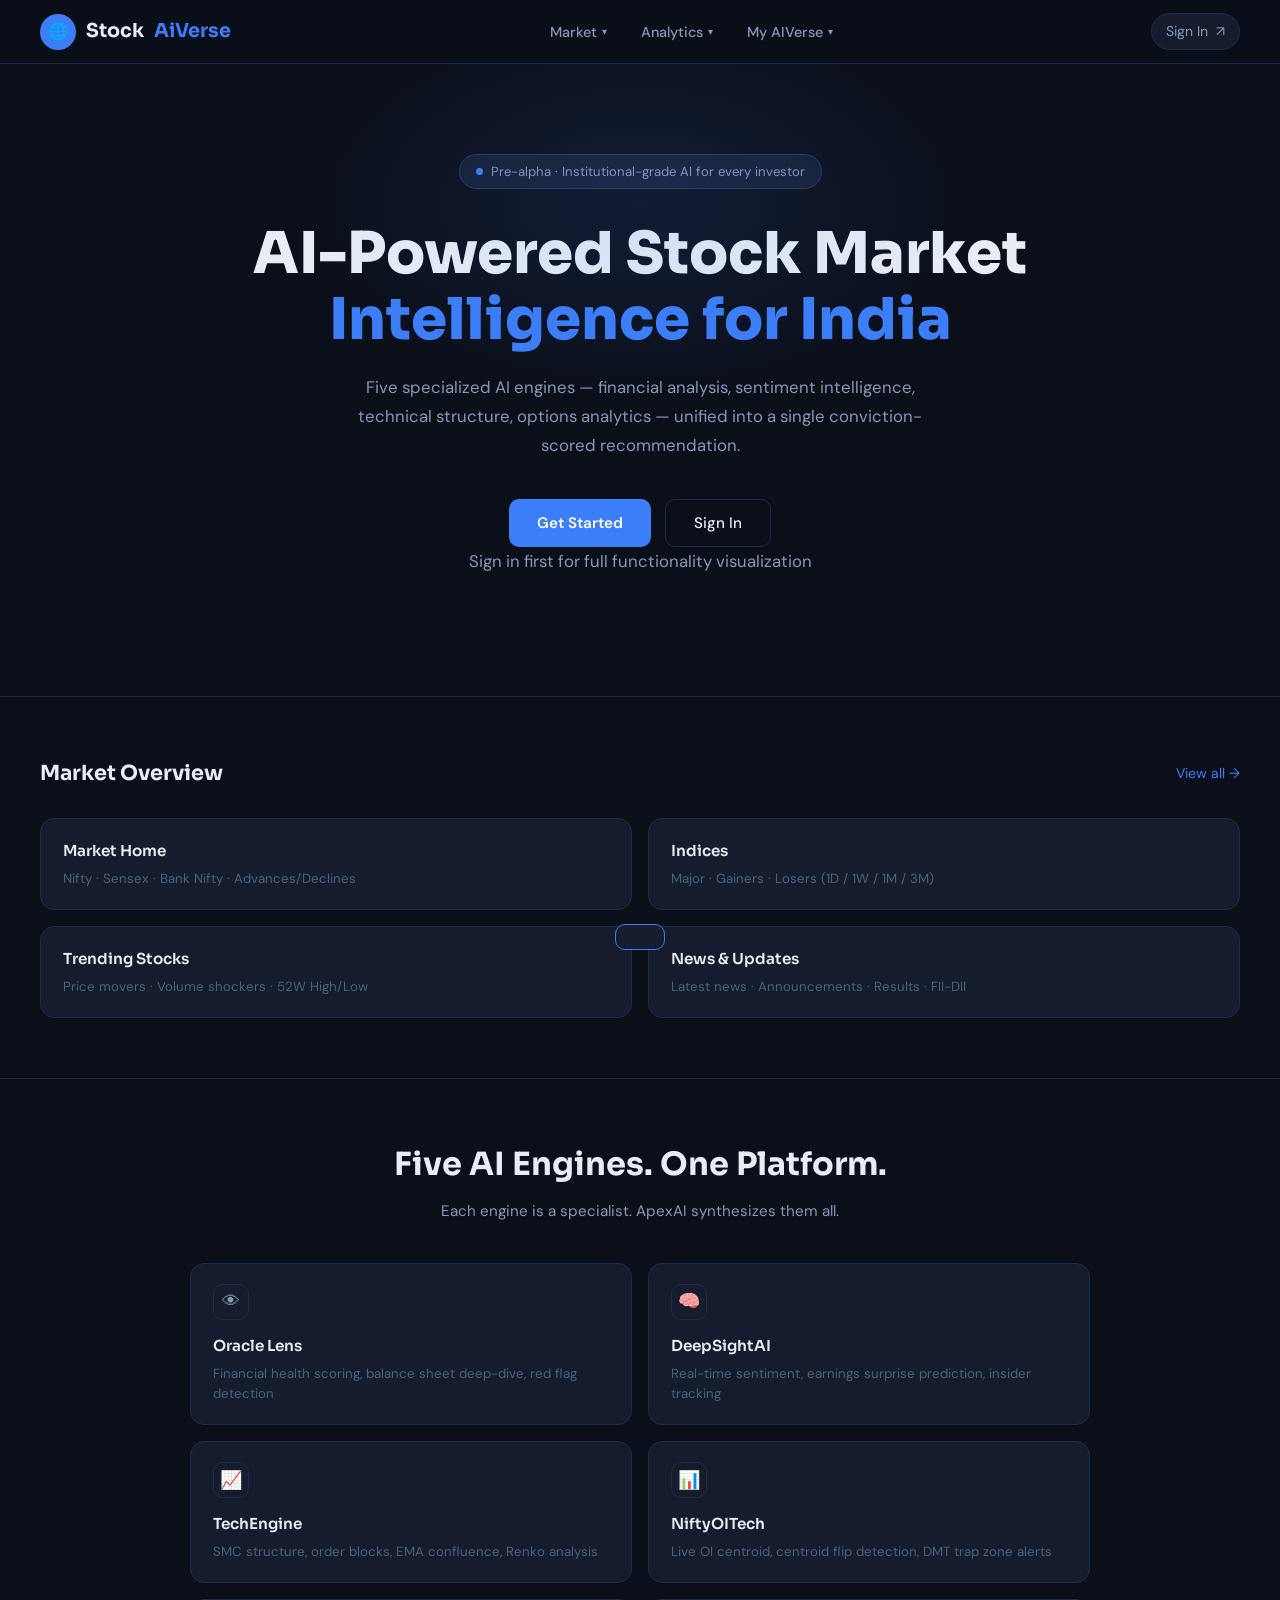
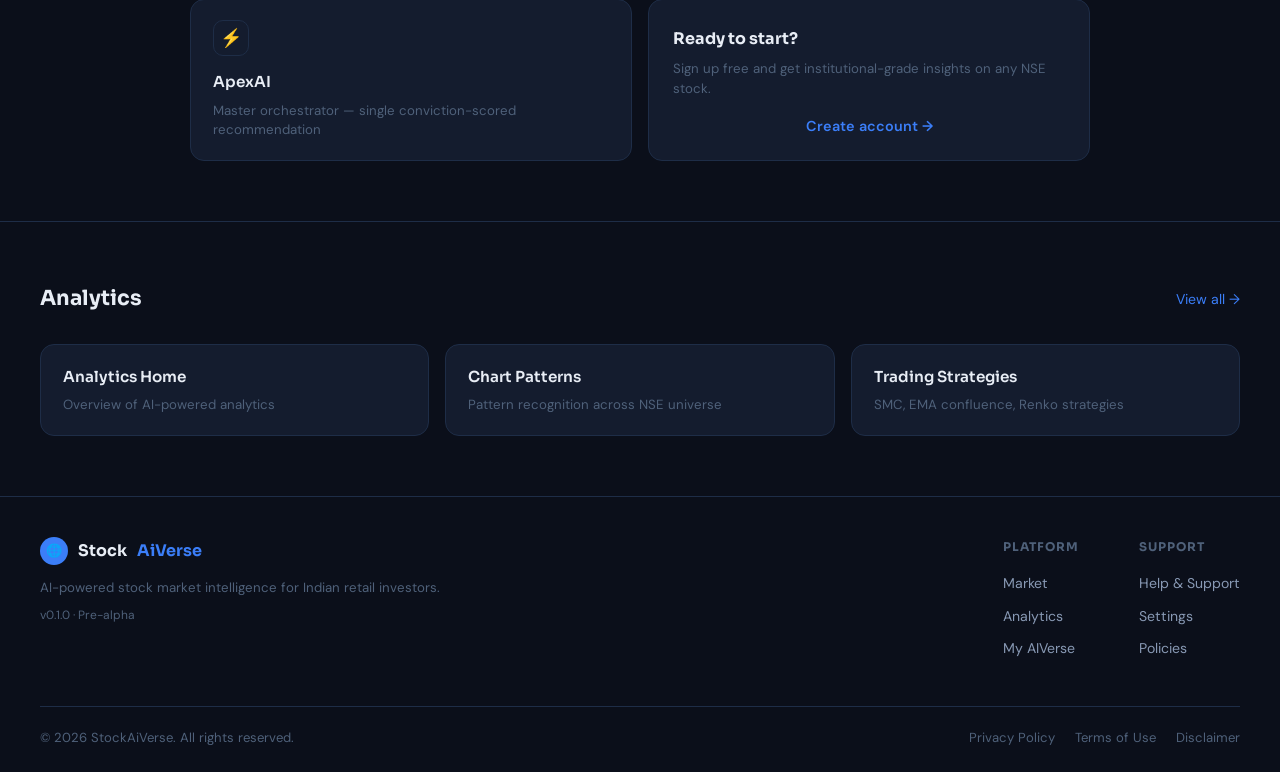
==== src/index.html @ 2024fe59 "Codes" ====
<!DOCTYPE html>
<html lang="en">
<head>
  <meta charset="UTF-8" />
  <meta name="viewport" content="width=device-width, initial-scale=1.0"/>
  <title>StockAiVerse – AI-Powered Stock Market Intelligence</title>
  <link rel="preconnect" href="https://fonts.googleapis.com">
  <link href="https://fonts.googleapis.com/css2?family=Sora:wght@400;600;700;800&family=DM+Sans:wght@300;400;500&display=swap" rel="stylesheet">
  <!-- Shared stylesheet — same folder -->
  <link rel="stylesheet" href="style.css">
</head>
<body>

  <!-- ── HEADER ── -->
  <header>
    <div class="logo">
      <div class="logo-icon">🌐</div>
      Stock<span>AiVerse</span>
    </div>

    <nav>
      <div class="nav-item">
        <button class="nav-btn">Market <span class="chevron">▾</span></button>
        <div class="dropdown">
          <a onclick="goTo('market-home.html')">Market Home <div class="drop-desc">Nifty · Sensex · Bank Nifty</div></a>
          <a onclick="goTo('indices.html')">Indices <div class="drop-desc">Gainers · Losers · Timeframes</div></a>
          <a onclick="goTo('trending-stocks.html')">Trending Stocks <div class="drop-desc">Price movers · Volume shockers</div></a>
          <a onclick="goTo('news-updates.html')">News &amp; Updates <div class="drop-desc">Latest news · FII-DII</div></a>
        </div>
      </div>

      <div class="nav-item">
        <button class="nav-btn">Analytics <span class="chevron">▾</span></button>
        <div class="dropdown">
          <a onclick="goTo('analytics-home.html')">Analytics Home <div class="drop-desc">AI-powered analytics overview</div></a>
          <a onclick="goTo('chart-patterns.html')">Chart Patterns <div class="drop-desc">Pattern recognition across NSE</div></a>
          <a onclick="goTo('trading-strategies.html')">Trading Strategies <div class="drop-desc">SMC · EMA · Renko</div></a>
        </div>
      </div>

      <div class="nav-item">
        <button class="nav-btn">My AIVerse <span class="chevron">▾</span></button>
        <div class="dropdown">
          <a onclick="goTo('dashboard.html')">Dashboard <div class="drop-desc">Your personal overview</div></a>
          <a onclick="goTo('watchlist.html')">Watchlist <div class="drop-desc">Track your stocks</div></a>
          <a onclick="goTo('settings.html')">Settings <div class="drop-desc">Account preferences</div></a>
        </div>
      </div>
    </nav>

    <div class="header-right">
      <div class="user-chip" onclick="goTo('signup.html')">Sign In &nbsp;↗</div>
    </div>
  </header>

  <!-- ── HERO ── -->
  <section class="hero">
    <div class="hero-badge"><span class="dot"></span> Pre-alpha · Institutional-grade AI for every investor</div>
    <h1>AI-Powered Stock Market<br><span class="highlight">Intelligence for India</span></h1>
    <p>Five specialized AI engines — financial analysis, sentiment intelligence, technical structure, options analytics — unified into a single conviction-scored recommendation.</p>
    <div class="hero-actions">
      <button class="btn-primary"    onclick="goTo('dashboard.html')">Get Started</button>
      <button class="btn-secondary"  onclick="goTo('signup.html')">Sign In</button>
    </div>
    <p class="hero-note">Sign in first for full functionality visualization</p>
  </section>

  <!-- ── MARKET OVERVIEW ── -->
  <section class="section">
    <div class="section-header">
      <h2 class="section-title">Market Overview</h2>
      <span class="view-all" onclick="goTo('market-home.html')">View all →</span>
    </div>
    <div class="card-grid grid-2">
      <div class="card" onclick="goTo('market-home.html')">
        <div class="card-title">Market Home</div>
        <div class="card-desc">Nifty · Sensex · Bank Nifty · Advances/Declines</div>
      </div>
      <div class="card" onclick="goTo('indices.html')">
        <div class="card-title">Indices</div>
        <div class="card-desc">Major · Gainers · Losers (1D / 1W / 1M / 3M)</div>
      </div>
      <div class="card" onclick="goTo('trending-stocks.html')">
        <div class="card-title">Trending Stocks</div>
        <div class="card-desc">Price movers · Volume shockers · 52W High/Low</div>
      </div>
      <div class="card" onclick="goTo('news-updates.html')">
        <div class="card-title">News &amp; Updates</div>
        <div class="card-desc">Latest news · Announcements · Results · FII-DII</div>
      </div>
    </div>
  </section>

  <!-- ── FIVE AI ENGINES ── -->
  <section class="engines-section">
    <div class="engines-header">
      <h2>Five AI Engines. One Platform.</h2>
      <p>Each engine is a specialist. ApexAI synthesizes them all.</p>
    </div>
    <div class="engines-grid">
      <div class="card" onclick="goTo('oracle-lens.html')">
        <div class="card-icon">👁</div>
        <div class="card-title">Oracle Lens</div>
        <div class="card-desc">Financial health scoring, balance sheet deep-dive, red flag detection</div>
      </div>
      <div class="card" onclick="goTo('deepsight-ai.html')">
        <div class="card-icon">🧠</div>
        <div class="card-title">DeepSightAI</div>
        <div class="card-desc">Real-time sentiment, earnings surprise prediction, insider tracking</div>
      </div>
      <div class="card" onclick="goTo('tech-engine.html')">
        <div class="card-icon">📈</div>
        <div class="card-title">TechEngine</div>
        <div class="card-desc">SMC structure, order blocks, EMA confluence, Renko analysis</div>
      </div>
      <div class="card" onclick="goTo('nifty-oi-tech.html')">
        <div class="card-icon">📊</div>
        <div class="card-title">NiftyOITech</div>
        <div class="card-desc">Live OI centroid, centroid flip detection, DMT trap zone alerts</div>
      </div>
      <div class="card" onclick="goTo('apex-ai.html')">
        <div class="card-icon">⚡</div>
        <div class="card-title">ApexAI</div>
        <div class="card-desc">Master orchestrator — single conviction-scored recommendation</div>
      </div>
      <div class="cta-card">
        <h3>Ready to start?</h3>
        <p>Sign up free and get institutional-grade insights on any NSE stock.</p>
        <button class="btn-link" onclick="goTo('signup.html')">Create account →</button>
      </div>
    </div>
  </section>

  <!-- ── ANALYTICS ── -->
  <section class="section">
    <div class="section-header">
      <h2 class="section-title">Analytics</h2>
      <span class="view-all" onclick="goTo('analytics-home.html')">View all →</span>
    </div>
    <div class="card-grid grid-3">
      <div class="card" onclick="goTo('analytics-home.html')">
        <div class="card-title">Analytics Home</div>
        <div class="card-desc">Overview of AI-powered analytics</div>
      </div>
      <div class="card" onclick="goTo('chart-patterns.html')">
        <div class="card-title">Chart Patterns</div>
        <div class="card-desc">Pattern recognition across NSE universe</div>
      </div>
      <div class="card" onclick="goTo('trading-strategies.html')">
        <div class="card-title">Trading Strategies</div>
        <div class="card-desc">SMC, EMA confluence, Renko strategies</div>
      </div>
    </div>
  </section>

  <!-- ── FOOTER ── -->
  <footer>
    <div class="footer-main">
      <div class="footer-brand">
        <div class="logo" style="margin-bottom:12px; font-size:1rem;">
          <div class="logo-icon" style="width:28px;height:28px;font-size:13px;">🌐</div>
          Stock<span>AiVerse</span>
        </div>
        <p>AI-powered stock market intelligence for Indian retail investors.</p>
        <small>v0.1.0 · Pre-alpha</small>
      </div>
      <div class="footer-col">
        <h4>Platform</h4>
        <a onclick="goTo('market-home.html')">Market</a>
        <a onclick="goTo('analytics-home.html')">Analytics</a>
        <a onclick="goTo('dashboard.html')">My AIVerse</a>
      </div>
      <div class="footer-col">
        <h4>Support</h4>
        <a onclick="goTo('help.html')">Help &amp; Support</a>
        <a onclick="goTo('settings.html')">Settings</a>
        <a onclick="goTo('policies.html')">Policies</a>
      </div>
    </div>
    <div class="footer-bottom">
      <p>© 2026 StockAiVerse. All rights reserved.</p>
      <div class="footer-legal">
        <a onclick="goTo('privacy.html')">Privacy Policy</a>
        <a onclick="goTo('terms.html')">Terms of Use</a>
        <a onclick="goTo('disclaimer.html')">Disclaimer</a>
      </div>
    </div>
  </footer>

  <div class="toast" id="toast"></div>
  <script src="navigation.js"></script>
</body>
</html>
---- src/style.css ----
/* ================================================
   STOCKAIVERSE – SHARED STYLESHEET  (style.css)
   All files live in the same folder: Pre_Login/
   ================================================ */

/* ---------- CSS VARIABLES ---------- */
:root {
  --bg-primary:        #0b0f1a;
  --bg-secondary:      #111827;
  --bg-card:           #141c2e;
  --bg-card-hover:     #1a2540;
  --border:            #1e2d47;
  --accent-blue:       #3b7ef8;
  --accent-blue-hover: #5591ff;
  --accent-cyan:       #00c2ff;
  --text-primary:      #e8edf5;
  --text-secondary:    #8899b4;
  --text-muted:        #4f617a;
  --badge-bg:          #161f33;
  --badge-border:      #2a3a5c;
}

/* ---------- RESET ---------- */
*, *::before, *::after { box-sizing: border-box; margin: 0; padding: 0; }
html  { scroll-behavior: smooth; }
body  { font-family: 'DM Sans', sans-serif; background: var(--bg-primary); color: var(--text-primary); min-height: 100vh; line-height: 1.6; }
a     { text-decoration: none; color: inherit; }

/* ---------- HEADER ---------- */
header {
  position: sticky; top: 0; z-index: 100;
  background: rgba(11,15,26,0.92);
  backdrop-filter: blur(12px);
  border-bottom: 1px solid var(--border);
  padding: 0 40px; height: 64px;
  display: flex; align-items: center; justify-content: space-between;
}

/* Logo */
.logo { display: flex; align-items: center; gap: 10px; font-family: 'Sora', sans-serif; font-size: 1.2rem; font-weight: 700; }
.logo span { color: var(--accent-blue); }
.logo-icon { width: 36px; height: 36px; background: var(--accent-blue); border-radius: 50%; display: flex; align-items: center; justify-content: center; font-size: 16px; }

/* Nav */
nav { display: flex; align-items: center; gap: 6px; }
.nav-item { position: relative; }
.nav-btn {
  background: none; border: none; color: var(--text-secondary);
  font-family: 'DM Sans', sans-serif; font-size: 0.9rem; font-weight: 500;
  padding: 8px 14px; border-radius: 8px; cursor: pointer;
  display: flex; align-items: center; gap: 5px;
  transition: color 0.2s, background 0.2s;
}
.nav-btn:hover { color: var(--text-primary); background: var(--bg-card); }
.nav-btn .chevron { font-size: 10px; }

/* Dropdown */
.dropdown {
  display: none; position: absolute; top: calc(100% + 8px); left: 0;
  background: var(--bg-card); border: 1px solid var(--border);
  border-radius: 12px; min-width: 200px; padding: 8px; z-index: 200;
  box-shadow: 0 16px 40px rgba(0,0,0,0.4);
}
.nav-item:hover .dropdown { display: block; }
.dropdown a { display: block; padding: 9px 12px; font-size: 0.87rem; color: var(--text-secondary); border-radius: 8px; transition: background 0.15s, color 0.15s; cursor: pointer; }
.dropdown a:hover { background: var(--bg-card-hover); color: var(--text-primary); }
.dropdown .drop-desc { font-size: 0.75rem; color: var(--text-muted); margin-top: 2px; }

/* Header Right */
.header-right { display: flex; align-items: center; gap: 12px; }
.user-chip {
  display: flex; align-items: center; gap: 8px;
  font-size: 0.88rem; color: var(--text-secondary);
  background: var(--bg-card); border: 1px solid var(--border);
  padding: 6px 14px; border-radius: 20px; cursor: pointer;
  transition: border-color 0.2s;
}
.user-chip:hover { border-color: var(--accent-blue); color: var(--text-primary); }

/* ---------- BUTTONS ---------- */
.btn-primary {
  background: var(--accent-blue); color: #fff; border: none;
  padding: 13px 28px; border-radius: 10px;
  font-family: 'DM Sans', sans-serif; font-size: 0.95rem; font-weight: 600;
  cursor: pointer; transition: background 0.2s, transform 0.15s;
}
.btn-primary:hover { background: var(--accent-blue-hover); transform: translateY(-1px); }

.btn-secondary {
  background: transparent; color: var(--text-primary); border: 1px solid var(--border);
  padding: 13px 28px; border-radius: 10px;
  font-family: 'DM Sans', sans-serif; font-size: 0.95rem; font-weight: 500;
  cursor: pointer; transition: border-color 0.2s, background 0.2s, transform 0.15s;
}
.btn-secondary:hover { border-color: var(--accent-blue); background: var(--bg-card); transform: translateY(-1px); }

.btn-link {
  background: none; border: none; color: var(--accent-blue);
  font-family: 'DM Sans', sans-serif; font-size: 0.9rem; font-weight: 600;
  cursor: pointer; padding: 0; transition: color 0.2s;
}
.btn-link:hover { color: var(--accent-blue-hover); }

/* ---------- SECTIONS ---------- */
.section { padding: 60px 40px; border-top: 1px solid var(--border); }
.section-header { display: flex; justify-content: space-between; align-items: center; margin-bottom: 28px; }
.section-title { font-family: 'Sora', sans-serif; font-size: 1.3rem; font-weight: 700; }
.view-all { font-size: 0.88rem; color: var(--accent-blue); cursor: pointer; transition: color 0.2s; }
.view-all:hover { color: var(--accent-blue-hover); }

/* ---------- CARDS ---------- */
.card-grid { display: grid; gap: 16px; }
.grid-2 { grid-template-columns: repeat(2, 1fr); }
.grid-3 { grid-template-columns: repeat(3, 1fr); }

.card {
  background: var(--bg-card); border: 1px solid var(--border);
  border-radius: 14px; padding: 20px 22px; cursor: pointer;
  transition: border-color 0.2s, background 0.2s, transform 0.15s;
}
.card:hover { border-color: var(--accent-blue); background: var(--bg-card-hover); transform: translateY(-2px); }
.card-title { font-family: 'Sora', sans-serif; font-size: 0.95rem; font-weight: 600; margin-bottom: 6px; }
.card-desc  { font-size: 0.83rem; color: var(--text-muted); line-height: 1.5; }
.card-icon  { width: 36px; height: 36px; border: 1px solid var(--border); border-radius: 10px; display: flex; align-items: center; justify-content: center; font-size: 18px; margin-bottom: 14px; color: var(--text-secondary); }

/* ---------- ENGINES SECTION ---------- */
.engines-section { padding: 60px 40px; border-top: 1px solid var(--border); }
.engines-header { text-align: center; margin-bottom: 40px; }
.engines-header h2 { font-family: 'Sora', sans-serif; font-size: clamp(1.5rem, 3vw, 2rem); font-weight: 700; }
.engines-header p  { font-size: 0.95rem; color: var(--text-secondary); margin-top: 8px; }
.engines-grid { display: grid; grid-template-columns: repeat(2, 1fr); gap: 16px; max-width: 900px; margin: 0 auto; }
.cta-card { background: var(--bg-card); border: 1px solid var(--border); border-radius: 14px; padding: 24px; display: flex; flex-direction: column; justify-content: center; }
.cta-card h3 { font-family: 'Sora', sans-serif; font-size: 1rem; font-weight: 700; margin-bottom: 8px; }
.cta-card p  { font-size: 0.83rem; color: var(--text-muted); margin-bottom: 18px; line-height: 1.5; }

/* ---------- HERO ---------- */
.hero { text-align: center; padding: 90px 40px 80px; position: relative; overflow: hidden; }
.hero::before {
  content: ''; position: absolute; top: -60px; left: 50%; transform: translateX(-50%);
  width: 700px; height: 400px;
  background: radial-gradient(ellipse at center, rgba(59,126,248,0.12) 0%, transparent 70%);
  pointer-events: none;
}
.hero-badge {
  display: inline-flex; align-items: center; gap: 8px;
  background: var(--badge-bg); border: 1px solid var(--badge-border);
  padding: 6px 16px; border-radius: 20px; font-size: 0.82rem;
  color: var(--text-secondary); margin-bottom: 32px;
}
.hero-badge .dot { width: 7px; height: 7px; background: var(--accent-blue); border-radius: 50%; animation: pulse 2s infinite; }
@keyframes pulse { 0%,100% { opacity:1; transform:scale(1); } 50% { opacity:0.5; transform:scale(1.3); } }
.hero h1 { font-family: 'Sora', sans-serif; font-size: clamp(2.2rem,5vw,3.6rem); font-weight: 800; line-height: 1.15; margin-bottom: 20px; }
.hero h1 .highlight { color: var(--accent-blue); }
.hero > p { max-width: 600px; margin: 0 auto 40px; font-size: 1.05rem; color: var(--text-secondary); line-height: 1.7; }
.hero-actions { display: flex; justify-content: center; gap: 14px; flex-wrap: wrap; }
.hero-note { margin-top: 14px; font-size: 0.8rem; color: rgba(255,255,255,0.5); }

/* ---------- FOOTER ---------- */
footer { border-top: 1px solid var(--border); padding: 40px 40px 24px; }
.footer-main   { display: flex; gap: 60px; margin-bottom: 36px; flex-wrap: wrap; }
.footer-brand  { flex: 1; min-width: 180px; }
.footer-brand p { font-size: 0.83rem; color: var(--text-muted); line-height: 1.6; }
.footer-brand small { font-size: 0.75rem; color: var(--text-muted); display: block; margin-top: 8px; }
.footer-col h4 { font-family: 'Sora', sans-serif; font-size: 0.75rem; font-weight: 700; text-transform: uppercase; letter-spacing: 0.08em; color: var(--text-muted); margin-bottom: 16px; }
.footer-col a  { display: block; font-size: 0.88rem; color: var(--text-secondary); margin-bottom: 10px; cursor: pointer; transition: color 0.2s; }
.footer-col a:hover { color: var(--text-primary); }
.footer-bottom { border-top: 1px solid var(--border); padding-top: 20px; display: flex; justify-content: space-between; align-items: center; flex-wrap: wrap; gap: 12px; }
.footer-bottom p { font-size: 0.82rem; color: var(--text-muted); }
.footer-legal  { display: flex; gap: 20px; }
.footer-legal a { font-size: 0.82rem; color: var(--text-muted); cursor: pointer; transition: color 0.2s; }
.footer-legal a:hover { color: var(--text-secondary); }

/* ---------- TOAST ---------- */
.toast {
  position: fixed; bottom: 30px; left: 50%;
  transform: translateX(-50%) translateY(80px);
  background: var(--bg-card); border: 1px solid var(--accent-blue);
  color: var(--text-primary); padding: 12px 24px; border-radius: 10px;
  font-size: 0.88rem; z-index: 999; transition: transform 0.3s ease; white-space: nowrap;
}
.toast.show { transform: translateX(-50%) translateY(0); }

/* ---------- AUTH PAGE (signup / login) ---------- */
.auth-body {
  display: flex; align-items: center; justify-content: center;
  min-height: 100vh; padding: 40px 20px;
  background: radial-gradient(ellipse at 50% 0%, rgba(59,126,248,0.1) 0%, transparent 60%), var(--bg-primary);
}
.auth-card {
  background: var(--bg-card); border: 1px solid var(--border);
  border-radius: 20px; padding: 40px 36px; width: 100%; max-width: 480px;
}
.auth-card h1 { font-family: 'Sora', sans-serif; font-size: 1.9rem; font-weight: 800; text-align: center; color: var(--accent-cyan); margin-bottom: 8px; }
.auth-subtitle { text-align: center; font-size: 0.9rem; color: var(--text-secondary); margin-bottom: 32px; }

/* Form fields */
.field { margin-bottom: 20px; }
.field label { display: block; font-size: 0.88rem; font-weight: 600; color: var(--text-primary); margin-bottom: 8px; }
.input-wrap {
  display: flex; align-items: center;
  background: var(--bg-secondary); border: 1px solid var(--border);
  border-radius: 12px; padding: 0 14px; gap: 10px; transition: border-color 0.2s;
}
.input-wrap:focus-within { border-color: var(--accent-blue); }
.input-wrap .icon { font-size: 16px; color: var(--text-muted); flex-shrink: 0; }
.input-wrap input { flex: 1; background: none; border: none; outline: none; padding: 14px 0; font-family: 'DM Sans', sans-serif; font-size: 0.9rem; color: var(--text-primary); }
.input-wrap input::placeholder { color: var(--text-muted); }
.eye-toggle { background: none; border: none; color: var(--text-muted); cursor: pointer; font-size: 16px; padding: 0; flex-shrink: 0; transition: color 0.2s; }
.eye-toggle:hover { color: var(--text-secondary); }

/* Checkbox */
.checkbox-row { display: flex; align-items: center; gap: 10px; margin-bottom: 24px; font-size: 0.87rem; color: var(--text-secondary); }
.checkbox-row input[type="checkbox"] { width: 17px; height: 17px; accent-color: var(--accent-blue); cursor: pointer; flex-shrink: 0; }
.checkbox-row a { color: var(--accent-cyan); cursor: pointer; }
.checkbox-row a:hover { text-decoration: underline; }

/* Auth buttons */
.btn-full {
  width: 100%;
  background: linear-gradient(90deg, var(--accent-blue), var(--accent-cyan));
  color: #fff; border: none; padding: 15px; border-radius: 12px;
  font-family: 'Sora', sans-serif; font-size: 1rem; font-weight: 700;
  cursor: pointer; letter-spacing: 0.02em; transition: opacity 0.2s, transform 0.15s;
  margin-bottom: 20px;
}
.btn-full:hover { opacity: 0.9; transform: translateY(-1px); }

.auth-switch { text-align: center; font-size: 0.88rem; color: var(--text-secondary); margin-bottom: 24px; }
.auth-switch a { color: var(--accent-cyan); cursor: pointer; font-weight: 600; }
.auth-switch a:hover { text-decoration: underline; }

.divider { display: flex; align-items: center; gap: 12px; color: var(--text-muted); font-size: 0.82rem; margin-bottom: 20px; }
.divider::before, .divider::after { content: ''; flex: 1; height: 1px; background: var(--border); }

.social-row { display: flex; gap: 12px; }
.btn-social {
  flex: 1; background: var(--bg-secondary); border: 1px solid var(--border);
  border-radius: 10px; padding: 11px; color: var(--text-secondary);
  font-family: 'DM Sans', sans-serif; font-size: 0.85rem; font-weight: 500;
  cursor: pointer; display: flex; align-items: center; justify-content: center; gap: 8px;
  transition: border-color 0.2s, color 0.2s;
}
.btn-social:hover { border-color: var(--accent-blue); color: var(--text-primary); }

.back-home { text-align: center; margin-top: 20px; }
.back-home a { font-size: 0.83rem; color: var(--text-muted); cursor: pointer; transition: color 0.2s; }
.back-home a:hover { color: var(--text-secondary); }

/* ---------- RESPONSIVE ---------- */
@media (max-width: 768px) {
  header { padding: 0 20px; }
  nav    { display: none; }
  .hero, .section, .engines-section { padding: 40px 20px; }
  .grid-2, .grid-3, .engines-grid { grid-template-columns: 1fr; }
  footer { padding: 30px 20px 20px; }
  .footer-main { gap: 30px; }
  .auth-card { padding: 28px 20px; }
}
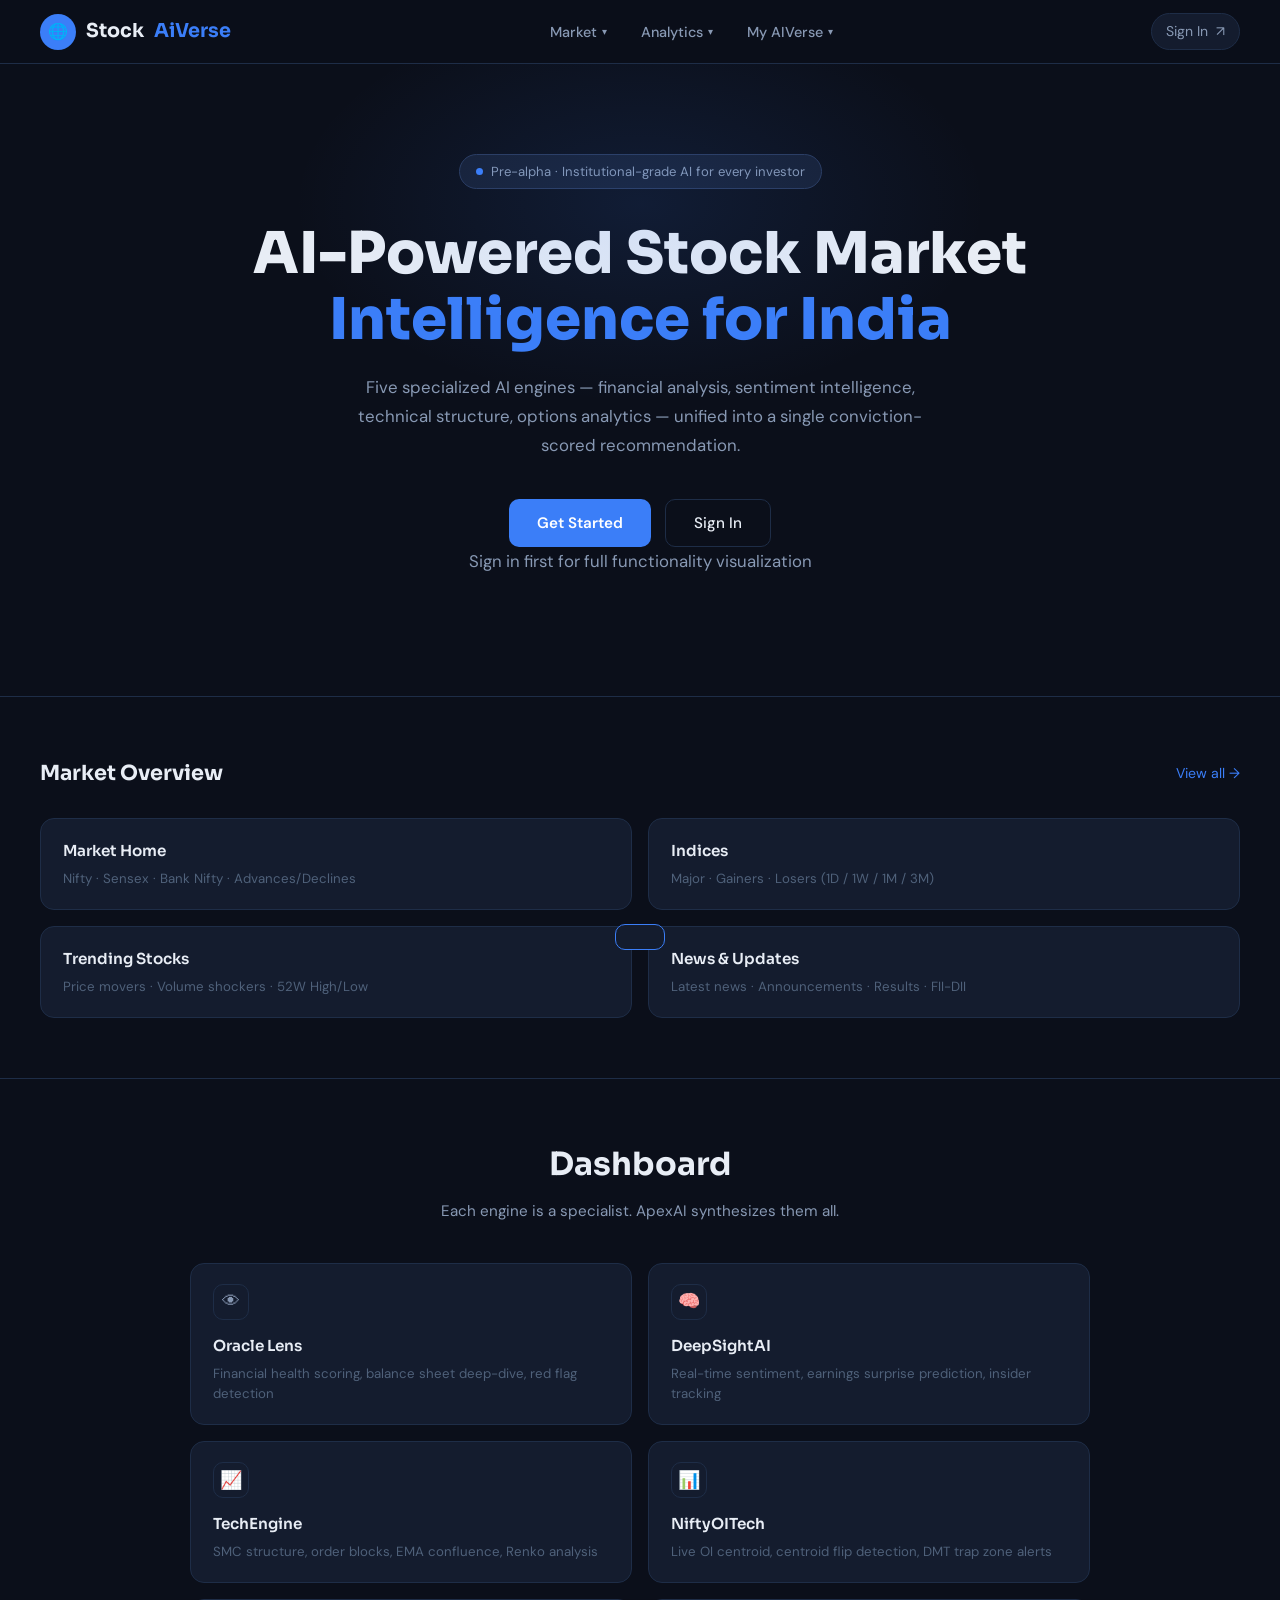
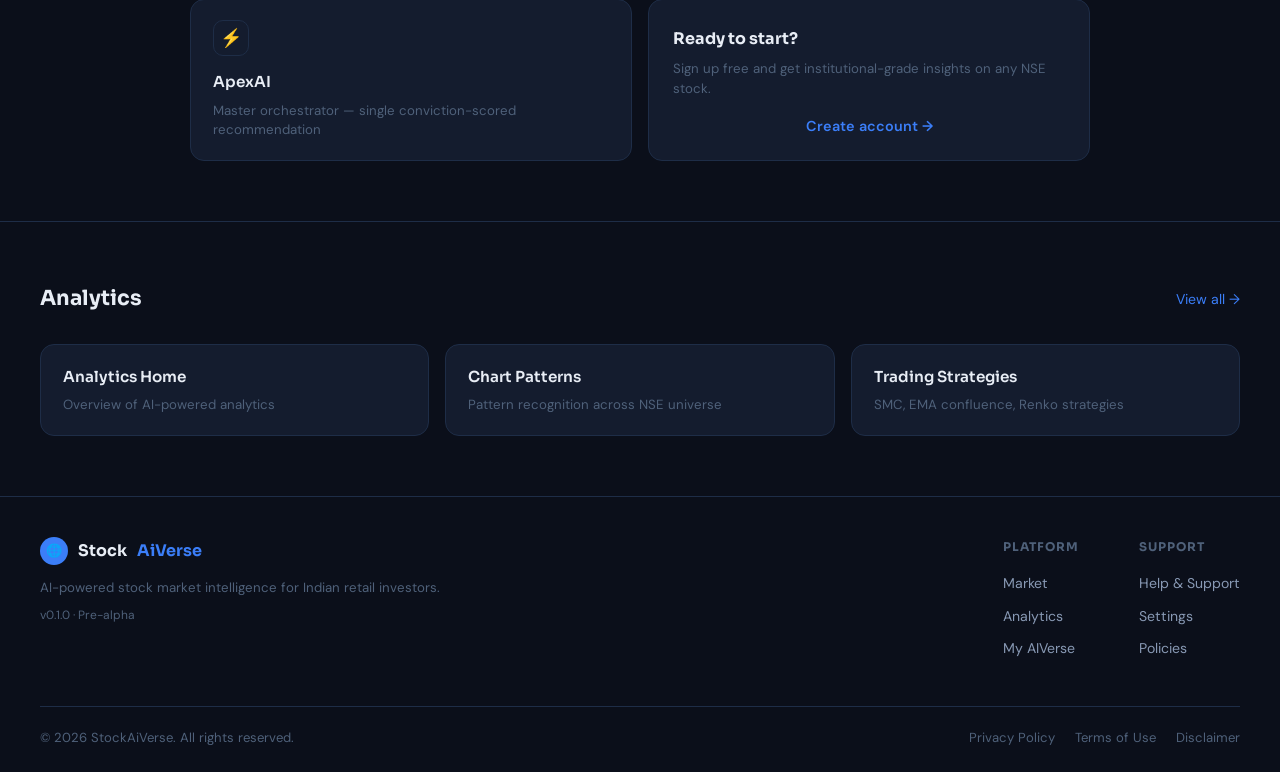
==== commit 691d0ec1: "Stocktech page Created" ====
--- a/src/index.html
+++ b/src/index.html
@@ -1,193 +1,278 @@
-<!DOCTYPE html>
+<!doctype html>
 <html lang="en">
-<head>
-  <meta charset="UTF-8" />
-  <meta name="viewport" content="width=device-width, initial-scale=1.0"/>
-  <title>StockAiVerse – AI-Powered Stock Market Intelligence</title>
-  <link rel="preconnect" href="https://fonts.googleapis.com">
-  <link href="https://fonts.googleapis.com/css2?family=Sora:wght@400;600;700;800&family=DM+Sans:wght@300;400;500&display=swap" rel="stylesheet">
-  <!-- Shared stylesheet — same folder -->
-  <link rel="stylesheet" href="style.css">
-</head>
-<body>
-
-  <!-- ── HEADER ── -->
-  <header>
-    <div class="logo">
-      <div class="logo-icon">🌐</div>
-      Stock<span>AiVerse</span>
-    </div>
-
-    <nav>
-      <div class="nav-item">
-        <button class="nav-btn">Market <span class="chevron">▾</span></button>
-        <div class="dropdown">
-          <a onclick="goTo('market-home.html')">Market Home <div class="drop-desc">Nifty · Sensex · Bank Nifty</div></a>
-          <a onclick="goTo('indices.html')">Indices <div class="drop-desc">Gainers · Losers · Timeframes</div></a>
-          <a onclick="goTo('trending-stocks.html')">Trending Stocks <div class="drop-desc">Price movers · Volume shockers</div></a>
-          <a onclick="goTo('news-updates.html')">News &amp; Updates <div class="drop-desc">Latest news · FII-DII</div></a>
-        </div>
-      </div>
-
-      <div class="nav-item">
-        <button class="nav-btn">Analytics <span class="chevron">▾</span></button>
-        <div class="dropdown">
-          <a onclick="goTo('analytics-home.html')">Analytics Home <div class="drop-desc">AI-powered analytics overview</div></a>
-          <a onclick="goTo('chart-patterns.html')">Chart Patterns <div class="drop-desc">Pattern recognition across NSE</div></a>
-          <a onclick="goTo('trading-strategies.html')">Trading Strategies <div class="drop-desc">SMC · EMA · Renko</div></a>
-        </div>
-      </div>
-
-      <div class="nav-item">
-        <button class="nav-btn">My AIVerse <span class="chevron">▾</span></button>
-        <div class="dropdown">
-          <a onclick="goTo('dashboard.html')">Dashboard <div class="drop-desc">Your personal overview</div></a>
-          <a onclick="goTo('watchlist.html')">Watchlist <div class="drop-desc">Track your stocks</div></a>
-          <a onclick="goTo('settings.html')">Settings <div class="drop-desc">Account preferences</div></a>
-        </div>
-      </div>
-    </nav>
-
-    <div class="header-right">
-      <div class="user-chip" onclick="goTo('signup.html')">Sign In &nbsp;↗</div>
-    </div>
-  </header>
-
-  <!-- ── HERO ── -->
-  <section class="hero">
-    <div class="hero-badge"><span class="dot"></span> Pre-alpha · Institutional-grade AI for every investor</div>
-    <h1>AI-Powered Stock Market<br><span class="highlight">Intelligence for India</span></h1>
-    <p>Five specialized AI engines — financial analysis, sentiment intelligence, technical structure, options analytics — unified into a single conviction-scored recommendation.</p>
-    <div class="hero-actions">
-      <button class="btn-primary"    onclick="goTo('dashboard.html')">Get Started</button>
-      <button class="btn-secondary"  onclick="goTo('signup.html')">Sign In</button>
-    </div>
-    <p class="hero-note">Sign in first for full functionality visualization</p>
-  </section>
-
-  <!-- ── MARKET OVERVIEW ── -->
-  <section class="section">
-    <div class="section-header">
-      <h2 class="section-title">Market Overview</h2>
-      <span class="view-all" onclick="goTo('market-home.html')">View all →</span>
-    </div>
-    <div class="card-grid grid-2">
-      <div class="card" onclick="goTo('market-home.html')">
-        <div class="card-title">Market Home</div>
-        <div class="card-desc">Nifty · Sensex · Bank Nifty · Advances/Declines</div>
-      </div>
-      <div class="card" onclick="goTo('indices.html')">
-        <div class="card-title">Indices</div>
-        <div class="card-desc">Major · Gainers · Losers (1D / 1W / 1M / 3M)</div>
-      </div>
-      <div class="card" onclick="goTo('trending-stocks.html')">
-        <div class="card-title">Trending Stocks</div>
-        <div class="card-desc">Price movers · Volume shockers · 52W High/Low</div>
-      </div>
-      <div class="card" onclick="goTo('news-updates.html')">
-        <div class="card-title">News &amp; Updates</div>
-        <div class="card-desc">Latest news · Announcements · Results · FII-DII</div>
-      </div>
-    </div>
-  </section>
-
-  <!-- ── FIVE AI ENGINES ── -->
-  <section class="engines-section">
-    <div class="engines-header">
-      <h2>Five AI Engines. One Platform.</h2>
-      <p>Each engine is a specialist. ApexAI synthesizes them all.</p>
-    </div>
-    <div class="engines-grid">
-      <div class="card" onclick="goTo('oracle-lens.html')">
-        <div class="card-icon">👁</div>
-        <div class="card-title">Oracle Lens</div>
-        <div class="card-desc">Financial health scoring, balance sheet deep-dive, red flag detection</div>
-      </div>
-      <div class="card" onclick="goTo('deepsight-ai.html')">
-        <div class="card-icon">🧠</div>
-        <div class="card-title">DeepSightAI</div>
-        <div class="card-desc">Real-time sentiment, earnings surprise prediction, insider tracking</div>
-      </div>
-      <div class="card" onclick="goTo('tech-engine.html')">
-        <div class="card-icon">📈</div>
-        <div class="card-title">TechEngine</div>
-        <div class="card-desc">SMC structure, order blocks, EMA confluence, Renko analysis</div>
-      </div>
-      <div class="card" onclick="goTo('nifty-oi-tech.html')">
-        <div class="card-icon">📊</div>
-        <div class="card-title">NiftyOITech</div>
-        <div class="card-desc">Live OI centroid, centroid flip detection, DMT trap zone alerts</div>
-      </div>
-      <div class="card" onclick="goTo('apex-ai.html')">
-        <div class="card-icon">⚡</div>
-        <div class="card-title">ApexAI</div>
-        <div class="card-desc">Master orchestrator — single conviction-scored recommendation</div>
-      </div>
-      <div class="cta-card">
-        <h3>Ready to start?</h3>
-        <p>Sign up free and get institutional-grade insights on any NSE stock.</p>
-        <button class="btn-link" onclick="goTo('signup.html')">Create account →</button>
-      </div>
-    </div>
-  </section>
-
-  <!-- ── ANALYTICS ── -->
-  <section class="section">
-    <div class="section-header">
-      <h2 class="section-title">Analytics</h2>
-      <span class="view-all" onclick="goTo('analytics-home.html')">View all →</span>
-    </div>
-    <div class="card-grid grid-3">
-      <div class="card" onclick="goTo('analytics-home.html')">
-        <div class="card-title">Analytics Home</div>
-        <div class="card-desc">Overview of AI-powered analytics</div>
-      </div>
-      <div class="card" onclick="goTo('chart-patterns.html')">
-        <div class="card-title">Chart Patterns</div>
-        <div class="card-desc">Pattern recognition across NSE universe</div>
-      </div>
-      <div class="card" onclick="goTo('trading-strategies.html')">
-        <div class="card-title">Trading Strategies</div>
-        <div class="card-desc">SMC, EMA confluence, Renko strategies</div>
-      </div>
-    </div>
-  </section>
-
-  <!-- ── FOOTER ── -->
-  <footer>
-    <div class="footer-main">
-      <div class="footer-brand">
-        <div class="logo" style="margin-bottom:12px; font-size:1rem;">
-          <div class="logo-icon" style="width:28px;height:28px;font-size:13px;">🌐</div>
-          Stock<span>AiVerse</span>
-        </div>
-        <p>AI-powered stock market intelligence for Indian retail investors.</p>
-        <small>v0.1.0 · Pre-alpha</small>
-      </div>
-      <div class="footer-col">
-        <h4>Platform</h4>
-        <a onclick="goTo('market-home.html')">Market</a>
-        <a onclick="goTo('analytics-home.html')">Analytics</a>
-        <a onclick="goTo('dashboard.html')">My AIVerse</a>
-      </div>
-      <div class="footer-col">
-        <h4>Support</h4>
-        <a onclick="goTo('help.html')">Help &amp; Support</a>
-        <a onclick="goTo('settings.html')">Settings</a>
-        <a onclick="goTo('policies.html')">Policies</a>
-      </div>
-    </div>
-    <div class="footer-bottom">
-      <p>© 2026 StockAiVerse. All rights reserved.</p>
-      <div class="footer-legal">
-        <a onclick="goTo('privacy.html')">Privacy Policy</a>
-        <a onclick="goTo('terms.html')">Terms of Use</a>
-        <a onclick="goTo('disclaimer.html')">Disclaimer</a>
-      </div>
-    </div>
-  </footer>
-
-  <div class="toast" id="toast"></div>
-  <script src="navigation.js"></script>
-</body>
-</html>+  <head>
+    <meta charset="UTF-8" />
+    <meta name="viewport" content="width=device-width, initial-scale=1.0" />
+    <title>StockAiVerse – AI-Powered Stock Market Intelligence</title>
+    <link rel="preconnect" href="https://fonts.googleapis.com" />
+    <link
+      href="https://fonts.googleapis.com/css2?family=Sora:wght@400;600;700;800&family=DM+Sans:wght@300;400;500&display=swap"
+      rel="stylesheet"
+    />
+    <!-- Shared stylesheet — same folder -->
+    <link rel="stylesheet" href="style.css" />
+  </head>
+  <body>
+    <!-- ── HEADER ── -->
+    <header>
+      <div class="logo">
+        <div class="logo-icon">🌐</div>
+        Stock<span>AiVerse</span>
+      </div>
+
+      <nav>
+        <div class="nav-item">
+          <button class="nav-btn">Market <span class="chevron">▾</span></button>
+          <div class="dropdown">
+            <a onclick="goTo('market-home.html')"
+              >Market Home
+              <div class="drop-desc">Nifty · Sensex · Bank Nifty</div></a
+            >
+            <a onclick="goTo('indices.html')"
+              >Indices
+              <div class="drop-desc">Gainers · Losers · Timeframes</div></a
+            >
+            <a onclick="goTo('trending-stocks.html')"
+              >Trending Stocks
+              <div class="drop-desc">Price movers · Volume shockers</div></a
+            >
+            <a onclick="goTo('news-updates.html')"
+              >News &amp; Updates
+              <div class="drop-desc">Latest news · FII-DII</div></a
+            >
+          </div>
+        </div>
+
+        <div class="nav-item">
+          <button class="nav-btn">
+            Analytics <span class="chevron">▾</span>
+          </button>
+          <div class="dropdown">
+            <a onclick="goTo('analytics-home.html')"
+              >Analytics Home
+              <div class="drop-desc">AI-powered analytics overview</div></a
+            >
+            <a onclick="goTo('chart-patterns.html')"
+              >Chart Patterns
+              <div class="drop-desc">Pattern recognition across NSE</div></a
+            >
+            <a onclick="goTo('trading-strategies.html')"
+              >Trading Strategies
+              <div class="drop-desc">SMC · EMA · Renko</div></a
+            >
+          </div>
+        </div>
+
+        <div class="nav-item">
+          <button class="nav-btn">
+            My AIVerse <span class="chevron">▾</span>
+          </button>
+          <div class="dropdown">
+            <a onclick="goTo('watchlist.html')"
+              >Watchlist
+              <div class="drop-desc">Track your stocks</div></a
+            >
+            <a onclick="goTo('settings.html')"
+              >Settings
+              <div class="drop-desc">Account preferences</div></a
+            >
+          </div>
+        </div>
+      </nav>
+
+      <div class="header-right">
+        <div class="user-chip" onclick="goTo('signup.html')">
+          Sign In &nbsp;↗
+        </div>
+      </div>
+    </header>
+
+    <!-- ── HERO ── -->
+    <section class="hero">
+      <div class="hero-badge">
+        <span class="dot"></span> Pre-alpha · Institutional-grade AI for every
+        investor
+      </div>
+      <h1>
+        AI-Powered Stock Market<br /><span class="highlight"
+          >Intelligence for India</span
+        >
+      </h1>
+      <p>
+        Five specialized AI engines — financial analysis, sentiment
+        intelligence, technical structure, options analytics — unified into a
+        single conviction-scored recommendation.
+      </p>
+      <div class="hero-actions">
+        <button class="btn-primary" onclick="goTo('stock-tech.html')">
+          Get Started
+        </button>
+        <button class="btn-secondary" onclick="goTo('signup.html')">
+          Sign In
+        </button>
+      </div>
+      <p class="hero-note">
+        Sign in first for full functionality visualization
+      </p>
+    </section>
+
+    <!-- ── MARKET OVERVIEW ── -->
+    <section class="section">
+      <div class="section-header">
+        <h2 class="section-title">Market Overview</h2>
+        <span class="view-all" onclick="goTo('market-home.html')"
+          >View all →</span
+        >
+      </div>
+      <div class="card-grid grid-2">
+        <div class="card" onclick="goTo('market-home.html')">
+          <div class="card-title">Market Home</div>
+          <div class="card-desc">
+            Nifty · Sensex · Bank Nifty · Advances/Declines
+          </div>
+        </div>
+        <div class="card" onclick="goTo('indices.html')">
+          <div class="card-title">Indices</div>
+          <div class="card-desc">
+            Major · Gainers · Losers (1D / 1W / 1M / 3M)
+          </div>
+        </div>
+        <div class="card" onclick="goTo('trending-stocks.html')">
+          <div class="card-title">Trending Stocks</div>
+          <div class="card-desc">
+            Price movers · Volume shockers · 52W High/Low
+          </div>
+        </div>
+        <div class="card" onclick="goTo('news-updates.html')">
+          <div class="card-title">News &amp; Updates</div>
+          <div class="card-desc">
+            Latest news · Announcements · Results · FII-DII
+          </div>
+        </div>
+      </div>
+    </section>
+
+    <!-- ── FIVE AI ENGINES ── -->
+    <section class="engines-section">
+      <div class="engines-header">
+        <h2>Dashboard</h2>
+        <p>Each engine is a specialist. ApexAI synthesizes them all.</p>
+      </div>
+      <div class="engines-grid">
+        <div class="card" onclick="goTo('oracle-lens.html')">
+          <div class="card-icon">👁</div>
+          <div class="card-title">Oracle Lens</div>
+          <div class="card-desc">
+            Financial health scoring, balance sheet deep-dive, red flag
+            detection
+          </div>
+        </div>
+        <div class="card" onclick="goTo('deepsight-ai.html')">
+          <div class="card-icon">🧠</div>
+          <div class="card-title">DeepSightAI</div>
+          <div class="card-desc">
+            Real-time sentiment, earnings surprise prediction, insider tracking
+          </div>
+        </div>
+        <div class="card" onclick="goTo('tech-engine.html')">
+          <div class="card-icon">📈</div>
+          <div class="card-title">TechEngine</div>
+          <div class="card-desc">
+            SMC structure, order blocks, EMA confluence, Renko analysis
+          </div>
+        </div>
+        <div class="card" onclick="goTo('nifty-oi-tech.html')">
+          <div class="card-icon">📊</div>
+          <div class="card-title">NiftyOITech</div>
+          <div class="card-desc">
+            Live OI centroid, centroid flip detection, DMT trap zone alerts
+          </div>
+        </div>
+        <div class="card" onclick="goTo('apex-ai.html')">
+          <div class="card-icon">⚡</div>
+          <div class="card-title">ApexAI</div>
+          <div class="card-desc">
+            Master orchestrator — single conviction-scored recommendation
+          </div>
+        </div>
+        <div class="cta-card">
+          <h3>Ready to start?</h3>
+          <p>
+            Sign up free and get institutional-grade insights on any NSE stock.
+          </p>
+          <button class="btn-link" onclick="goTo('signup.html')">
+            Create account →
+          </button>
+        </div>
+      </div>
+    </section>
+
+    <!-- ── ANALYTICS ── -->
+    <section class="section">
+      <div class="section-header">
+        <h2 class="section-title">Analytics</h2>
+        <span class="view-all" onclick="goTo('analytics-home.html')"
+          >View all →</span
+        >
+      </div>
+      <div class="card-grid grid-3">
+        <div class="card" onclick="goTo('analytics-home.html')">
+          <div class="card-title">Analytics Home</div>
+          <div class="card-desc">Overview of AI-powered analytics</div>
+        </div>
+        <div class="card" onclick="goTo('chart-patterns.html')">
+          <div class="card-title">Chart Patterns</div>
+          <div class="card-desc">Pattern recognition across NSE universe</div>
+        </div>
+        <div class="card" onclick="goTo('trading-strategies.html')">
+          <div class="card-title">Trading Strategies</div>
+          <div class="card-desc">SMC, EMA confluence, Renko strategies</div>
+        </div>
+      </div>
+    </section>
+
+    <!-- ── FOOTER ── -->
+    <footer>
+      <div class="footer-main">
+        <div class="footer-brand">
+          <div class="logo" style="margin-bottom: 12px; font-size: 1rem">
+            <div
+              class="logo-icon"
+              style="width: 28px; height: 28px; font-size: 13px"
+            >
+              🌐
+            </div>
+            Stock<span>AiVerse</span>
+          </div>
+          <p>
+            AI-powered stock market intelligence for Indian retail investors.
+          </p>
+          <small>v0.1.0 · Pre-alpha</small>
+        </div>
+        <div class="footer-col">
+          <h4>Platform</h4>
+          <a onclick="goTo('market-home.html')">Market</a>
+          <a onclick="goTo('analytics-home.html')">Analytics</a>
+          <a onclick="goTo('stock-tech.html')">My AIVerse</a>
+        </div>
+        <div class="footer-col">
+          <h4>Support</h4>
+          <a onclick="goTo('help.html')">Help &amp; Support</a>
+          <a onclick="goTo('settings.html')">Settings</a>
+          <a onclick="goTo('policies.html')">Policies</a>
+        </div>
+      </div>
+      <div class="footer-bottom">
+        <p>© 2026 StockAiVerse. All rights reserved.</p>
+        <div class="footer-legal">
+          <a onclick="goTo('privacy.html')">Privacy Policy</a>
+          <a onclick="goTo('terms.html')">Terms of Use</a>
+          <a onclick="goTo('disclaimer.html')">Disclaimer</a>
+        </div>
+      </div>
+    </footer>
+
+    <div class="toast" id="toast"></div>
+    <script src="navigation.js"></script>
+  </body>
+</html>
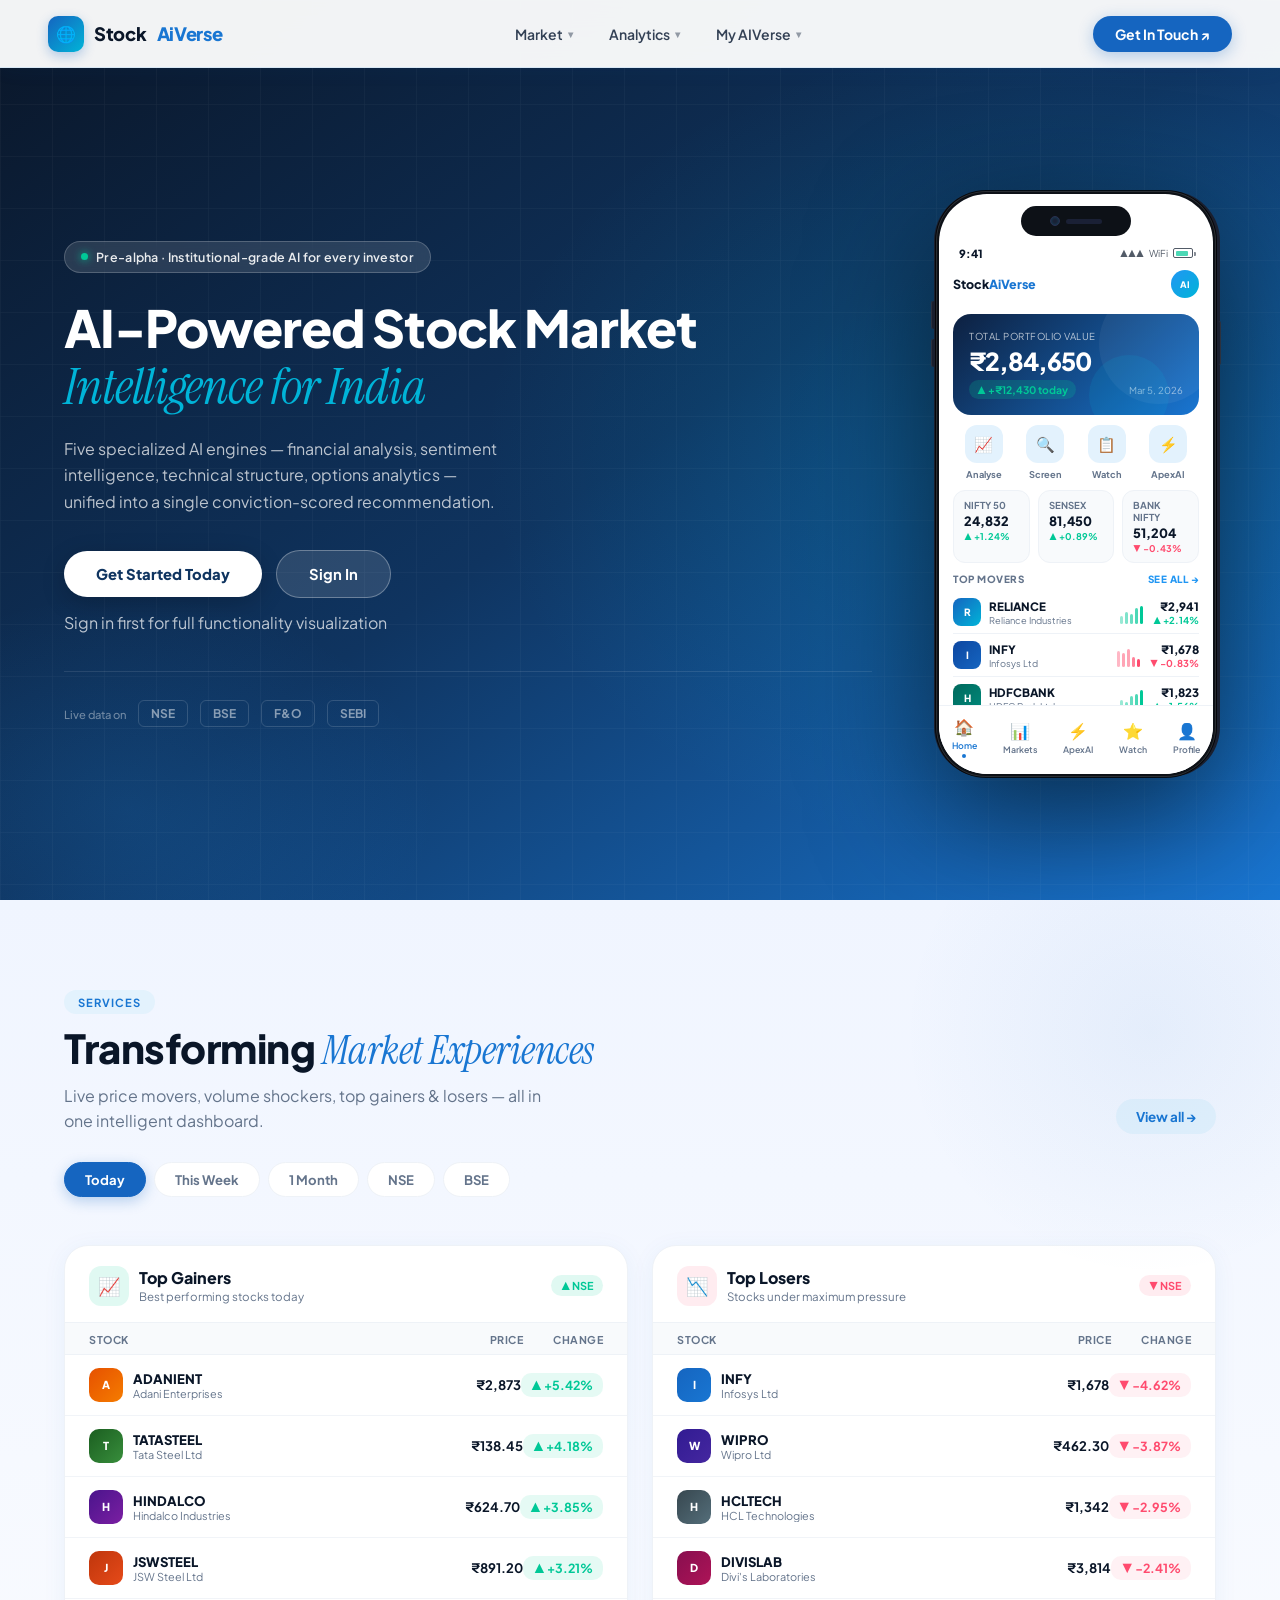
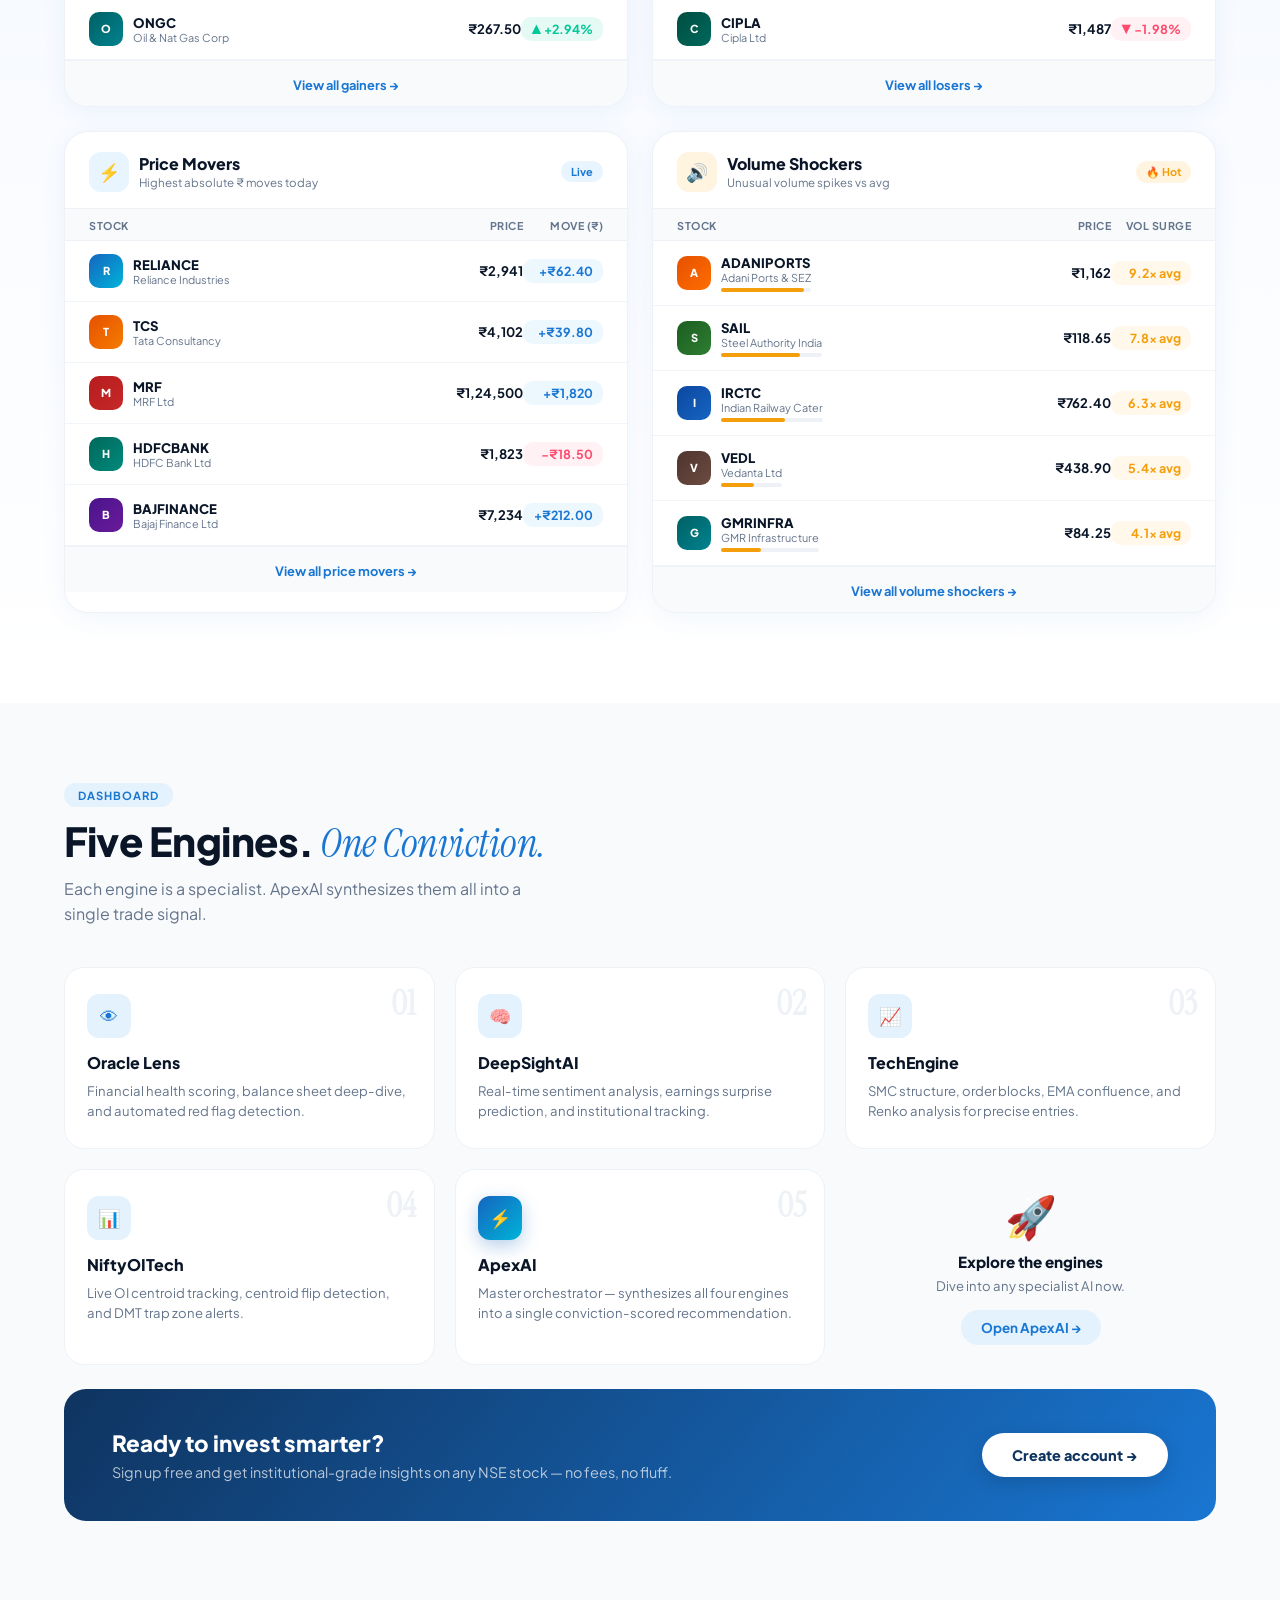
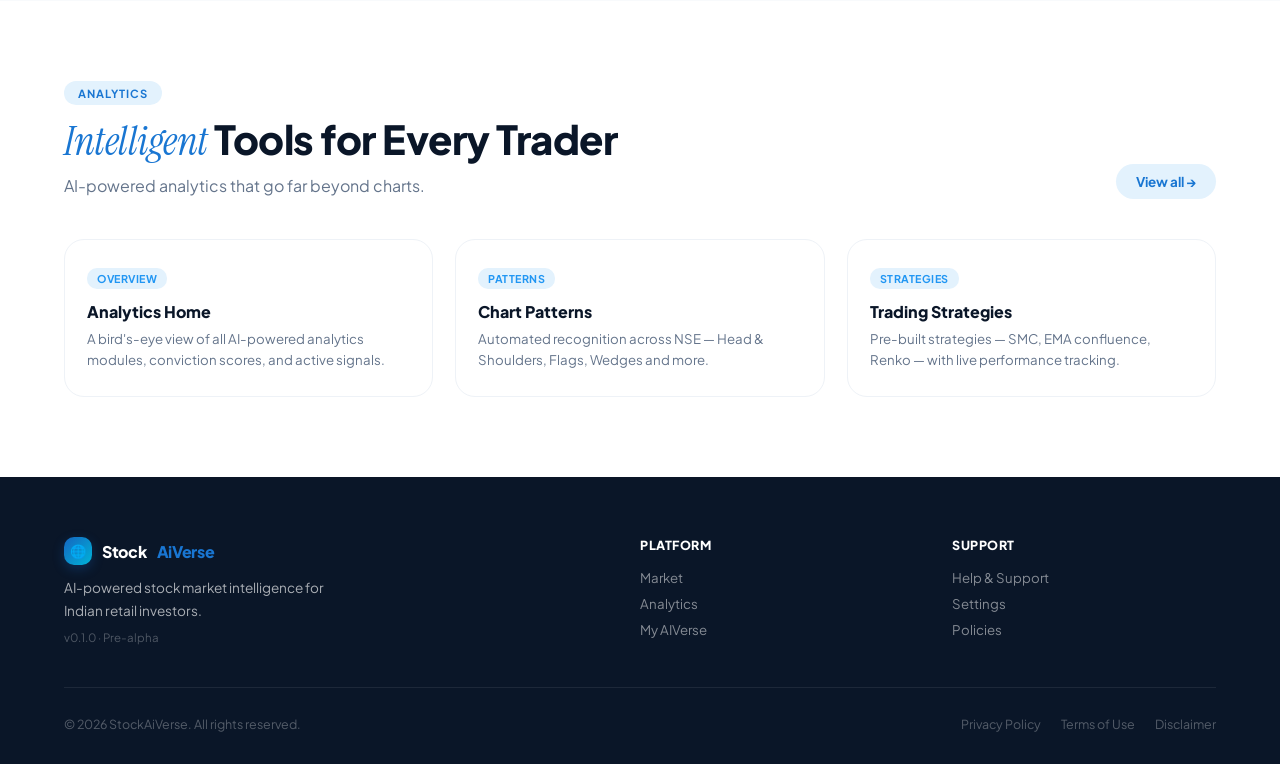
==== commit 9a6de415: "Add Oracle Lens, Breakout Stock, Pattern Stock pages and update dashboards - Add oracle-lens.html, o" ====
--- a/src/index.html
+++ b/src/index.html
@@ -1,278 +1,1226 @@
 <!doctype html>
 <html lang="en">
-  <head>
-    <meta charset="UTF-8" />
-    <meta name="viewport" content="width=device-width, initial-scale=1.0" />
-    <title>StockAiVerse – AI-Powered Stock Market Intelligence</title>
-    <link rel="preconnect" href="https://fonts.googleapis.com" />
-    <link
-      href="https://fonts.googleapis.com/css2?family=Sora:wght@400;600;700;800&family=DM+Sans:wght@300;400;500&display=swap"
-      rel="stylesheet"
-    />
-    <!-- Shared stylesheet — same folder -->
-    <link rel="stylesheet" href="style.css" />
-  </head>
-  <body>
-    <!-- ── HEADER ── -->
-    <header>
-      <div class="logo">
-        <div class="logo-icon">🌐</div>
-        Stock<span>AiVerse</span>
-      </div>
-
-      <nav>
-        <div class="nav-item">
-          <button class="nav-btn">Market <span class="chevron">▾</span></button>
-          <div class="dropdown">
-            <a onclick="goTo('market-home.html')"
-              >Market Home
-              <div class="drop-desc">Nifty · Sensex · Bank Nifty</div></a
-            >
-            <a onclick="goTo('indices.html')"
-              >Indices
-              <div class="drop-desc">Gainers · Losers · Timeframes</div></a
-            >
-            <a onclick="goTo('trending-stocks.html')"
-              >Trending Stocks
-              <div class="drop-desc">Price movers · Volume shockers</div></a
-            >
-            <a onclick="goTo('news-updates.html')"
-              >News &amp; Updates
-              <div class="drop-desc">Latest news · FII-DII</div></a
-            >
-          </div>
-        </div>
-
-        <div class="nav-item">
-          <button class="nav-btn">
-            Analytics <span class="chevron">▾</span>
-          </button>
-          <div class="dropdown">
-            <a onclick="goTo('analytics-home.html')"
-              >Analytics Home
-              <div class="drop-desc">AI-powered analytics overview</div></a
-            >
-            <a onclick="goTo('chart-patterns.html')"
-              >Chart Patterns
-              <div class="drop-desc">Pattern recognition across NSE</div></a
-            >
-            <a onclick="goTo('trading-strategies.html')"
-              >Trading Strategies
-              <div class="drop-desc">SMC · EMA · Renko</div></a
-            >
-          </div>
-        </div>
-
-        <div class="nav-item">
-          <button class="nav-btn">
-            My AIVerse <span class="chevron">▾</span>
-          </button>
-          <div class="dropdown">
-            <a onclick="goTo('watchlist.html')"
-              >Watchlist
-              <div class="drop-desc">Track your stocks</div></a
-            >
-            <a onclick="goTo('settings.html')"
-              >Settings
-              <div class="drop-desc">Account preferences</div></a
-            >
-          </div>
-        </div>
-      </nav>
-
-      <div class="header-right">
-        <div class="user-chip" onclick="goTo('signup.html')">
-          Sign In &nbsp;↗
-        </div>
-      </div>
-    </header>
-
-    <!-- ── HERO ── -->
-    <section class="hero">
+<head>
+  <meta charset="UTF-8" />
+  <meta name="viewport" content="width=device-width, initial-scale=1.0" />
+  <title>StockAiVerse – AI-Powered Stock Market Intelligence</title>
+  <link rel="preconnect" href="https://fonts.googleapis.com" />
+  <link href="https://fonts.googleapis.com/css2?family=Plus+Jakarta+Sans:wght@300;400;500;600;700;800&family=Instrument+Serif:ital@0;1&display=swap" rel="stylesheet"/>
+  <style>
+    *, *::before, *::after { box-sizing: border-box; margin: 0; padding: 0; }
+    :root {
+      --blue-900: #0a1628; --blue-800: #0d2040; --blue-700: #0f3460;
+      --blue-600: #1565C0; --blue-500: #1976D2; --blue-400: #2196F3;
+      --blue-300: #64B5F6; --blue-100: #BBDEFB; --blue-50: #E3F2FD;
+      --accent: #00B4D8; --white: #ffffff;
+      --gray-50: #F8FAFC; --gray-100: #EEF2F7; --gray-300: #CBD5E1;
+      --gray-500: #64748B; --gray-700: #334155;
+      --green: #00C897; --red: #FF4B6E;
+      --font: 'Plus Jakarta Sans', sans-serif;
+      --serif: 'Instrument Serif', serif;
+    }
+    html { scroll-behavior: smooth; }
+    body { font-family: var(--font); background: var(--white); color: var(--gray-700); overflow-x: hidden; }
+    a { text-decoration: none; color: inherit; cursor: pointer; }
+    button { font-family: var(--font); cursor: pointer; border: none; outline: none; }
+
+    /* ── HEADER ── */
+    header {
+      position: fixed; top: 0; left: 0; right: 0; z-index: 200;
+      display: flex; align-items: center; justify-content: space-between;
+      padding: 0 48px; height: 68px;
+      background: rgba(255,255,255,0.95); backdrop-filter: blur(16px);
+      border-bottom: 1px solid rgba(33,150,243,0.12);
+      box-shadow: 0 2px 20px rgba(21,101,192,0.06);
+    }
+    .logo { display: flex; align-items: center; gap: 10px; font-size: 1.15rem; font-weight: 800; color: var(--blue-900); letter-spacing: -0.3px; }
+    .logo-icon { width: 36px; height: 36px; border-radius: 10px; background: linear-gradient(135deg,var(--blue-600),var(--accent)); display: flex; align-items: center; justify-content: center; font-size: 16px; box-shadow: 0 4px 12px rgba(21,101,192,0.3); }
+    .logo span { color: var(--blue-500); }
+    nav { display: flex; align-items: center; gap: 4px; }
+    .nav-item { position: relative; }
+    .nav-btn { background: none; padding: 8px 16px; border-radius: 8px; font-size: 0.875rem; font-weight: 600; color: var(--gray-700); transition: all 0.2s; display: flex; align-items: center; gap: 5px; }
+    .nav-btn:hover { background: var(--blue-50); color: var(--blue-600); }
+    .chevron { font-size: 10px; opacity: 0.5; }
+    .dropdown { position: absolute; top: calc(100% + 8px); left: 0; min-width: 220px; background: var(--white); border-radius: 14px; padding: 8px; box-shadow: 0 8px 40px rgba(21,101,192,0.15); border: 1px solid rgba(33,150,243,0.1); opacity: 0; pointer-events: none; transform: translateY(-8px); transition: all 0.2s; }
+    .nav-item:hover .dropdown { opacity: 1; pointer-events: all; transform: translateY(0); }
+    .dropdown a { display: block; padding: 10px 14px; border-radius: 9px; font-size: 0.875rem; font-weight: 600; color: var(--gray-700); transition: all 0.15s; }
+    .dropdown a:hover { background: var(--blue-50); color: var(--blue-600); }
+    .drop-desc { font-size: 0.72rem; font-weight: 400; color: var(--gray-500); margin-top: 1px; }
+    .btn-signin { padding: 9px 22px; border-radius: 24px; background: var(--blue-600); color: var(--white); font-size: 0.875rem; font-weight: 700; box-shadow: 0 4px 16px rgba(21,101,192,0.3); transition: all 0.2s; }
+    .btn-signin:hover { background: var(--blue-700); transform: translateY(-1px); }
+
+    /* ── HERO ── */
+    .hero {
+      min-height: 100vh;
+      background: linear-gradient(145deg, var(--blue-900) 0%, var(--blue-700) 50%, var(--blue-500) 100%);
+      position: relative; overflow: hidden;
+      display: flex; align-items: center;
+      padding: 68px 0 0; /* top = header height */
+    }
+    .hero::before {
+      content: ''; position: absolute; inset: 0; pointer-events: none; z-index: 0;
+      background: radial-gradient(ellipse 65% 70% at 80% 50%, rgba(0,180,216,0.18) 0%, transparent 65%),
+                  radial-gradient(ellipse 40% 40% at 10% 90%, rgba(33,150,243,0.15) 0%, transparent 60%);
+    }
+    .hero::after {
+      content: ''; position: absolute; inset: 0; pointer-events: none; z-index: 0; opacity: 0.05;
+      background-image: linear-gradient(rgba(255,255,255,.6) 1px, transparent 1px), linear-gradient(90deg,rgba(255,255,255,.6) 1px,transparent 1px);
+      background-size: 52px 52px;
+    }
+    .hero-inner {
+      position: relative; z-index: 1;
+      width: 100%; max-width: 1280px; margin: 0 auto;
+      padding: 70px 64px;
+      display: flex; align-items: center; gap: 64px;
+    }
+    /* LEFT */
+    .hero-left { flex: 1; min-width: 0; }
+    .hero-badge { display: inline-flex; align-items: center; gap: 8px; background: rgba(255,255,255,0.12); backdrop-filter: blur(8px); border: 1px solid rgba(255,255,255,0.2); padding: 7px 16px; border-radius: 20px; color: rgba(255,255,255,0.9); font-size: 0.78rem; font-weight: 600; letter-spacing: 0.3px; margin-bottom: 26px; }
+    .dot { width: 7px; height: 7px; border-radius: 50%; background: var(--green); box-shadow: 0 0 8px var(--green); animation: pulse 2s infinite; flex-shrink: 0; }
+    @keyframes pulse { 0%,100%{opacity:1} 50%{opacity:0.45} }
+    .hero-left h1 { font-size: clamp(2rem,4vw,3.3rem); font-weight: 800; line-height: 1.1; color: var(--white); letter-spacing: -1px; margin-bottom: 20px; }
+    .hero-left h1 em { font-style: italic; font-family: var(--serif); color: var(--accent); font-weight: 400; }
+    .hero-left p { font-size: 1rem; color: rgba(255,255,255,0.72); line-height: 1.68; margin-bottom: 34px; max-width: 440px; }
+    .hero-actions { display: flex; align-items: center; gap: 14px; margin-bottom: 12px; flex-wrap: wrap; }
+    .btn-primary { padding: 14px 32px; border-radius: 30px; background: var(--white); color: var(--blue-700); font-size: 0.925rem; font-weight: 800; box-shadow: 0 6px 24px rgba(0,0,0,0.2); transition: all 0.2s; }
+    .btn-primary:hover { transform: translateY(-2px); box-shadow: 0 10px 32px rgba(0,0,0,0.25); }
+    .btn-secondary { padding: 14px 32px; border-radius: 30px; background: rgba(255,255,255,0.12); color: var(--white); border: 1.5px solid rgba(255,255,255,0.3); font-size: 0.925rem; font-weight: 700; transition: all 0.2s; }
+    .btn-secondary:hover { background: rgba(255,255,255,0.2); }
+    .hero-note { font-size: 0.78rem; color: rgba(255,255,255,0.38); margin-bottom: 32px; }
+    .logos-strip { display: flex; align-items: center; gap: 12px; flex-wrap: wrap; padding-top: 28px; border-top: 1px solid rgba(255,255,255,0.1); }
+    .logos-strip > span { font-size: 0.7rem; color: rgba(255,255,255,0.4); font-weight: 500; }
+    .logo-badge { font-size: 0.75rem; font-weight: 700; color: rgba(255,255,255,0.5); padding: 5px 12px; border-radius: 6px; border: 1px solid rgba(255,255,255,0.15); }
+    /* RIGHT */
+    .hero-right { flex: 0 0 auto; display: flex; align-items: center; justify-content: center; position: relative; }
+
+    @keyframes floatY { 0%,100%{transform:translateY(0)} 50%{transform:translateY(-14px)} }
+
+    /* ── REAL PHONE SHELL ── */
+    .phone-shell {
+      position: relative;
+      width: 280px;
+      animation: floatY 5s ease-in-out infinite;
+      filter: drop-shadow(0 40px 60px rgba(0,0,0,0.55));
+    }
+
+    /* Outer frame — the physical body */
+    .phone-frame {
+      background: #0d1117;
+      border-radius: 50px;
+      padding: 3px;
+      box-shadow:
+        inset 0 0 0 1px rgba(255,255,255,0.12),
+        0 0 0 1px rgba(0,0,0,0.8),
+        4px 0 0 0 #1a1f2e,    /* right side thickness */
+        -2px 0 0 0 #1a1f2e;   /* left side thickness */
+      position: relative;
+    }
+
+    /* Physical side buttons */
+    .phone-btn-vol-up, .phone-btn-vol-dn, .phone-btn-power {
+      position: absolute;
+      background: #1a1f2e;
+      border-radius: 3px;
+    }
+    .phone-btn-vol-up  { left: -5px; top: 110px; width: 4px; height: 28px; box-shadow: inset 1px 0 0 rgba(255,255,255,0.08); }
+    .phone-btn-vol-dn  { left: -5px; top: 148px; width: 4px; height: 28px; box-shadow: inset 1px 0 0 rgba(255,255,255,0.08); }
+    .phone-btn-power   { right: -5px; top: 130px; width: 4px; height: 44px; box-shadow: inset -1px 0 0 rgba(255,255,255,0.08); }
+
+    /* Inner bezel */
+    .phone-bezel {
+      background: #111827;
+      border-radius: 48px;
+      overflow: hidden;
+      position: relative;
+    }
+
+    /* Screen */
+    .phone-screen {
+      background: var(--white);
+      border-radius: 44px;
+      overflow: hidden;
+      position: relative;
+      height: 580px;
+      display: flex;
+      flex-direction: column;
+    }
+
+    /* Dynamic Island / Notch */
+    .phone-notch {
+      position: absolute;
+      top: 12px;
+      left: 50%;
+      transform: translateX(-50%);
+      width: 110px;
+      height: 30px;
+      background: #0d1117;
+      border-radius: 20px;
+      z-index: 10;
+      display: flex;
+      align-items: center;
+      justify-content: center;
+      gap: 6px;
+    }
+    .notch-camera {
+      width: 10px; height: 10px; border-radius: 50%;
+      background: #1a2035;
+      border: 1.5px solid #2a3050;
+      box-shadow: inset 0 0 3px rgba(0,180,216,0.3);
+    }
+    .notch-speaker {
+      width: 36px; height: 5px; border-radius: 3px;
+      background: #1a2035;
+    }
+
+    /* Status bar */
+    .phone-statusbar {
+      padding: 52px 20px 8px;
+      display: flex;
+      justify-content: space-between;
+      align-items: center;
+      flex-shrink: 0;
+    }
+    .sb-time { font-size: 0.7rem; font-weight: 800; color: var(--blue-900); }
+    .sb-icons { display: flex; align-items: center; gap: 5px; }
+    .sb-icon { font-size: 0.6rem; color: var(--blue-900); opacity: 0.7; }
+    .sb-battery {
+      width: 20px; height: 10px; border-radius: 2px;
+      border: 1.5px solid var(--blue-900);
+      position: relative; opacity: 0.7;
+    }
+    .sb-battery::before {
+      content: ''; position: absolute;
+      left: 2px; top: 1.5px; width: 12px; height: 5px;
+      background: var(--green); border-radius: 1px;
+    }
+    .sb-battery::after {
+      content: ''; position: absolute;
+      right: -4px; top: 2.5px; width: 2.5px; height: 4px;
+      background: var(--blue-900); border-radius: 0 1px 1px 0; opacity: 0.7;
+    }
+
+    /* Scrollable app content */
+    .phone-content {
+      flex: 1;
+      overflow: hidden;
+      padding: 0 14px 14px;
+      display: flex;
+      flex-direction: column;
+      gap: 10px;
+    }
+
+    /* App header row */
+    .app-topbar {
+      display: flex; justify-content: space-between; align-items: center;
+      padding: 2px 0 6px;
+    }
+    .app-brand { font-size: 0.78rem; font-weight: 800; color: var(--blue-900); }
+    .app-brand span { color: var(--blue-500); }
+    .app-avatar {
+      width: 28px; height: 28px; border-radius: 50%;
+      background: linear-gradient(135deg, var(--blue-400), var(--accent));
+      display: flex; align-items: center; justify-content: center;
+      color: white; font-size: 9px; font-weight: 800;
+    }
+
+    /* Portfolio card */
+    .pf-card {
+      background: linear-gradient(135deg, var(--blue-800), var(--blue-500));
+      border-radius: 18px; padding: 16px;
+      color: white; position: relative; overflow: hidden; flex-shrink: 0;
+    }
+    .pf-card::before {
+      content: ''; position: absolute;
+      width: 120px; height: 120px; border-radius: 50%;
+      background: rgba(255,255,255,0.05);
+      right: -20px; top: -30px;
+    }
+    .pf-card::after {
+      content: ''; position: absolute;
+      width: 80px; height: 80px; border-radius: 50%;
+      background: rgba(0,180,216,0.12);
+      right: 30px; bottom: -20px;
+    }
+    .pf-label { font-size: 0.6rem; opacity: 0.7; letter-spacing: 0.5px; text-transform: uppercase; }
+    .pf-value { font-size: 1.55rem; font-weight: 800; letter-spacing: -1px; margin: 3px 0; }
+    .pf-row { display: flex; justify-content: space-between; align-items: center; }
+    .pf-change { font-size: 0.65rem; background: rgba(0,200,151,0.2); color: var(--green); padding: 3px 8px; border-radius: 10px; font-weight: 700; }
+    .pf-date { font-size: 0.6rem; opacity: 0.55; }
+
+    /* Quick action icons */
+    .qa-row { display: flex; justify-content: space-between; flex-shrink: 0; }
+    .qa-btn {
+      display: flex; flex-direction: column; align-items: center; gap: 5px;
+      flex: 1;
+    }
+    .qa-circle {
+      width: 38px; height: 38px; border-radius: 12px;
+      background: var(--blue-50);
+      display: flex; align-items: center; justify-content: center;
+      font-size: 15px;
+    }
+    .qa-txt { font-size: 0.58rem; font-weight: 700; color: var(--gray-500); }
+
+    /* Index mini ticker row */
+    .index-row {
+      display: flex; gap: 8px; flex-shrink: 0;
+    }
+    .idx-chip {
+      flex: 1; background: var(--gray-50); border-radius: 12px;
+      padding: 8px 10px; border: 1px solid var(--gray-100);
+    }
+    .idx-name { font-size: 0.6rem; font-weight: 700; color: var(--gray-500); margin-bottom: 2px; }
+    .idx-val { font-size: 0.8rem; font-weight: 800; color: var(--blue-900); }
+    .idx-chg { font-size: 0.58rem; font-weight: 700; margin-top: 1px; }
+
+    /* Stock list */
+    .stock-section { flex: 1; min-height: 0; }
+    .stock-hdr { font-size: 0.62rem; font-weight: 800; color: var(--gray-500); letter-spacing: 0.5px; text-transform: uppercase; margin-bottom: 6px; display: flex; justify-content: space-between; }
+    .stock-hdr span:last-child { color: var(--blue-400); }
+    .stock-row {
+      display: flex; align-items: center; justify-content: space-between;
+      padding: 7px 0; border-bottom: 1px solid var(--gray-100);
+    }
+    .stock-row:last-child { border: none; }
+    .stock-logo {
+      width: 28px; height: 28px; border-radius: 8px;
+      display: flex; align-items: center; justify-content: center;
+      font-size: 10px; font-weight: 800; color: white; margin-right: 8px; flex-shrink: 0;
+    }
+    .stock-info { flex: 1; min-width: 0; }
+    .stock-sym { font-size: 0.72rem; font-weight: 800; color: var(--blue-900); }
+    .stock-full { font-size: 0.58rem; color: var(--gray-500); white-space: nowrap; overflow: hidden; text-overflow: ellipsis; }
+    .stock-right { text-align: right; }
+    .stock-price { font-size: 0.72rem; font-weight: 800; color: var(--blue-900); }
+    .stock-chg { font-size: 0.6rem; font-weight: 700; }
+
+    /* Sparkline bars */
+    .sparkline { display: flex; align-items: flex-end; gap: 2px; height: 24px; margin: 0 10px; }
+    .sp-bar { width: 3px; border-radius: 2px; }
+
+    /* Bottom nav bar */
+    .phone-navbar {
+      display: flex; justify-content: space-around; align-items: center;
+      padding: 10px 0 16px;
+      border-top: 1px solid var(--gray-100);
+      background: white;
+      flex-shrink: 0;
+    }
+    .nav-tab { display: flex; flex-direction: column; align-items: center; gap: 3px; }
+    .nav-tab-icon { font-size: 16px; }
+    .nav-tab-lbl { font-size: 0.55rem; font-weight: 600; color: var(--gray-500); }
+    .nav-tab.active .nav-tab-icon { filter: none; }
+    .nav-tab.active .nav-tab-lbl { color: var(--blue-500); }
+    .nav-tab-dot { width: 4px; height: 4px; border-radius: 50%; background: var(--blue-500); margin: 0 auto; }
+
+    /* ── SHARED LAYOUT ── */
+    .page-sec { padding: 80px 0; }
+    .page-sec-alt { padding: 80px 0; background: var(--gray-50); }
+    .container { max-width: 1280px; margin: 0 auto; padding: 0 64px; }
+    .sec-label { display: inline-block; font-size: 0.7rem; font-weight: 700; color: var(--blue-500); letter-spacing: 1px; text-transform: uppercase; background: var(--blue-50); padding: 5px 14px; border-radius: 20px; margin-bottom: 12px; }
+    .sec-title { font-size: clamp(1.8rem,3.5vw,2.5rem); font-weight: 800; color: var(--blue-900); letter-spacing: -0.5px; line-height: 1.12; }
+    .sec-title em { font-style: italic; font-family: var(--serif); color: var(--blue-500); font-weight: 400; }
+    .sec-sub { font-size: 1rem; color: var(--gray-500); max-width: 500px; line-height: 1.6; margin-top: 10px; }
+    .sec-row { display: flex; align-items: flex-end; justify-content: space-between; margin-bottom: 40px; gap: 24px; }
+    .view-all-btn { background: var(--blue-50); color: var(--blue-500); border: none; padding: 9px 20px; border-radius: 20px; font-size: 0.84rem; font-weight: 700; cursor: pointer; transition: all 0.2s; white-space: nowrap; flex-shrink: 0; }
+    .view-all-btn:hover { background: var(--blue-100); }
+
+    /* ── SERVICES ── */
+    .services-grid { display: grid; grid-template-columns: repeat(3,1fr); gap: 22px; }
+    .svc-card { background: var(--white); border-radius: 20px; padding: 28px 24px; border: 1.5px solid var(--gray-100); box-shadow: 0 2px 12px rgba(21,101,192,0.04); transition: all 0.25s; cursor: pointer; }
+    .svc-card:hover { transform: translateY(-5px); box-shadow: 0 16px 48px rgba(21,101,192,0.11); border-color: var(--blue-300); }
+    .svc-icon { width: 48px; height: 48px; border-radius: 14px; background: linear-gradient(135deg,var(--blue-600),var(--accent)); display: flex; align-items: center; justify-content: center; font-size: 20px; margin-bottom: 16px; box-shadow: 0 6px 20px rgba(21,101,192,0.22); }
+    .svc-title { font-size: 1rem; font-weight: 800; color: var(--blue-900); margin-bottom: 8px; }
+    .svc-desc { font-size: 0.83rem; color: var(--gray-500); line-height: 1.55; }
+    .svc-card.featured { background: linear-gradient(145deg,var(--blue-900),var(--blue-700)); border-color: transparent; }
+    .svc-card.featured .svc-title { color: white; }
+    .svc-card.featured .svc-desc { color: rgba(255,255,255,0.62); }
+    .svc-card.featured .svc-icon { background: rgba(255,255,255,0.14); box-shadow: none; }
+    .inline-widget { background: rgba(255,255,255,0.1); border-radius: 12px; padding: 14px; margin-top: 18px; }
+    .iw-label { font-size: 0.63rem; color: rgba(255,255,255,0.5); margin-bottom: 3px; }
+    .iw-value { font-size: 1.3rem; font-weight: 800; color: white; }
+    .iw-sub { font-size: 0.68rem; color: rgba(255,255,255,0.55); margin-top: 2px; }
+    .iw-bar { height: 4px; background: rgba(255,255,255,0.15); border-radius: 2px; margin-top: 10px; }
+    .iw-fill { height: 100%; width: 68%; background: var(--accent); border-radius: 2px; }
+    .svc-live { margin-top: 14px; padding-top: 12px; border-top: 1px solid var(--gray-100); }
+    .svc-live-label { font-size: 0.62rem; font-weight: 700; color: var(--gray-500); letter-spacing: 0.5px; margin-bottom: 8px; }
+    .svc-live-row { display: flex; justify-content: space-between; font-size: 0.76rem; margin-bottom: 5px; }
+    .svc-live-row span:first-child { font-weight: 700; color: var(--blue-900); }
+
+    /* ── ENGINES ── */
+    .engines-grid { display: grid; grid-template-columns: repeat(3,1fr); gap: 20px; }
+    .engine-card { background: var(--white); border-radius: 20px; padding: 26px 22px; border: 1.5px solid var(--gray-100); cursor: pointer; transition: all 0.25s; position: relative; overflow: hidden; }
+    .engine-card:hover { transform: translateY(-5px); box-shadow: 0 16px 48px rgba(21,101,192,0.1); border-color: var(--blue-300); }
+    .engine-num { position: absolute; top: 18px; right: 18px; font-size: 2.2rem; font-weight: 900; color: var(--gray-100); font-family: var(--serif); line-height: 1; }
+    .engine-icon { width: 44px; height: 44px; border-radius: 12px; background: var(--blue-50); color: var(--blue-500); display: flex; align-items: center; justify-content: center; font-size: 18px; margin-bottom: 14px; }
+    .engine-card.apex .engine-icon { background: linear-gradient(135deg,var(--blue-600),var(--accent)); color: white; box-shadow: 0 6px 18px rgba(21,101,192,0.3); }
+    .engine-title { font-size: 1rem; font-weight: 800; color: var(--blue-900); margin-bottom: 8px; }
+    .engine-desc { font-size: 0.82rem; color: var(--gray-500); line-height: 1.55; }
+    .cta-banner { background: linear-gradient(130deg,var(--blue-700),var(--blue-500)); border-radius: 22px; padding: 40px 48px; display: flex; align-items: center; justify-content: space-between; gap: 32px; margin-top: 24px; }
+    .cta-banner h3 { font-size: 1.4rem; font-weight: 800; color: white; margin-bottom: 6px; }
+    .cta-banner p { font-size: 0.9rem; color: rgba(255,255,255,0.7); }
+    .btn-cta { background: white; color: var(--blue-700); padding: 13px 30px; border-radius: 28px; font-size: 0.9rem; font-weight: 800; box-shadow: 0 6px 20px rgba(0,0,0,0.14); transition: all 0.2s; white-space: nowrap; }
+    .btn-cta:hover { transform: translateY(-2px); box-shadow: 0 10px 28px rgba(0,0,0,0.2); }
+
+    /* ── ANALYTICS ── */
+    .analytics-grid { display: grid; grid-template-columns: repeat(3,1fr); gap: 22px; }
+    .an-card { background: var(--white); border-radius: 20px; padding: 26px 22px; border: 1.5px solid var(--gray-100); cursor: pointer; transition: all 0.25s; }
+    .an-card:hover { border-color: var(--blue-300); box-shadow: 0 12px 40px rgba(21,101,192,0.08); transform: translateY(-4px); }
+    .an-tag { font-size: 0.67rem; font-weight: 700; text-transform: uppercase; letter-spacing: 0.5px; color: var(--blue-400); background: var(--blue-50); padding: 4px 10px; border-radius: 10px; display: inline-block; margin-bottom: 12px; }
+    .an-title { font-size: 1rem; font-weight: 800; color: var(--blue-900); margin-bottom: 7px; }
+    .an-desc { font-size: 0.83rem; color: var(--gray-500); line-height: 1.55; }
+
+    /* ── MARKET MOVERS SECTION ── */
+    .market-movers-section {
+      padding: 90px 0;
+      background: linear-gradient(180deg, #f0f5ff 0%, #ffffff 100%);
+      position: relative;
+      overflow: hidden;
+    }
+    .market-movers-section::before {
+      content: '';
+      position: absolute;
+      top: -120px; right: -120px;
+      width: 500px; height: 500px;
+      border-radius: 50%;
+      background: radial-gradient(circle, rgba(21,101,192,0.06) 0%, transparent 70%);
+      pointer-events: none;
+    }
+    .movers-header { margin-bottom: 48px; }
+    .movers-tabs {
+      display: flex; gap: 8px; margin-top: 28px; flex-wrap: wrap;
+    }
+    .mover-tab {
+      padding: 8px 20px; border-radius: 20px; font-size: 0.82rem; font-weight: 700;
+      cursor: pointer; border: 1.5px solid var(--gray-100); background: white;
+      color: var(--gray-500); transition: all 0.2s;
+    }
+    .mover-tab.active, .mover-tab:hover {
+      background: var(--blue-600); color: white; border-color: var(--blue-600);
+      box-shadow: 0 4px 14px rgba(21,101,192,0.28);
+    }
+
+    /* 2x2 grid of panels */
+    .movers-grid {
+      display: grid;
+      grid-template-columns: 1fr 1fr;
+      gap: 24px;
+    }
+
+    /* Individual panel */
+    .mover-panel {
+      background: white;
+      border-radius: 24px;
+      border: 1.5px solid var(--gray-100);
+      box-shadow: 0 4px 24px rgba(21,101,192,0.06);
+      overflow: hidden;
+      transition: box-shadow 0.3s;
+    }
+    .mover-panel:hover {
+      box-shadow: 0 12px 48px rgba(21,101,192,0.13);
+    }
+
+    .panel-head {
+      padding: 20px 24px 16px;
+      display: flex; align-items: center; justify-content: space-between;
+      border-bottom: 1px solid var(--gray-100);
+    }
+    .panel-title-row { display: flex; align-items: center; gap: 10px; }
+    .panel-icon {
+      width: 40px; height: 40px; border-radius: 12px;
+      display: flex; align-items: center; justify-content: center;
+      font-size: 18px; flex-shrink: 0;
+    }
+    .panel-icon.green { background: rgba(0,200,151,0.12); }
+    .panel-icon.red   { background: rgba(255,75,110,0.10); }
+    .panel-icon.blue  { background: rgba(33,150,243,0.10); }
+    .panel-icon.amber { background: rgba(255,160,0,0.12); }
+
+    .panel-name { font-size: 1rem; font-weight: 800; color: var(--blue-900); }
+    .panel-sub  { font-size: 0.72rem; color: var(--gray-500); margin-top: 1px; }
+    .panel-badge {
+      font-size: 0.68rem; font-weight: 700; padding: 4px 10px; border-radius: 12px;
+    }
+    .badge-green { background: rgba(0,200,151,0.12); color: var(--green); }
+    .badge-red   { background: rgba(255,75,110,0.10); color: var(--red); }
+    .badge-blue  { background: rgba(33,150,243,0.1); color: var(--blue-500); }
+    .badge-amber { background: rgba(255,160,0,0.12); color: #f59e0b; }
+
+    /* Column headers inside panel */
+    .panel-col-hdr {
+      display: grid; grid-template-columns: 1fr auto auto;
+      padding: 10px 24px 8px;
+      font-size: 0.67rem; font-weight: 700; color: var(--gray-500);
+      letter-spacing: 0.5px; text-transform: uppercase;
+      background: var(--gray-50);
+      border-bottom: 1px solid var(--gray-100);
+    }
+    .panel-col-hdr span:last-child { min-width: 80px; text-align: right; }
+    .panel-col-hdr span:nth-child(2) { min-width: 72px; text-align: right; }
+
+    /* Stock rows */
+    .mover-row {
+      display: grid; grid-template-columns: 1fr auto auto;
+      align-items: center;
+      padding: 13px 24px;
+      border-bottom: 1px solid rgba(238,242,247,0.8);
+      transition: background 0.15s;
+      cursor: pointer;
+    }
+    .mover-row:last-child { border-bottom: none; }
+    .mover-row:hover { background: var(--blue-50); }
+
+    .mover-stock { display: flex; align-items: center; gap: 10px; min-width: 0; }
+    .mover-logo {
+      width: 34px; height: 34px; border-radius: 10px;
+      display: flex; align-items: center; justify-content: center;
+      font-size: 11px; font-weight: 800; color: white; flex-shrink: 0;
+    }
+    .mover-sym  { font-size: 0.82rem; font-weight: 800; color: var(--blue-900); }
+    .mover-full { font-size: 0.68rem; color: var(--gray-500); white-space: nowrap; overflow: hidden; text-overflow: ellipsis; max-width: 120px; }
+
+    .mover-price {
+      font-size: 0.82rem; font-weight: 700; color: var(--blue-900);
+      min-width: 72px; text-align: right;
+    }
+    .mover-chg {
+      font-size: 0.78rem; font-weight: 700;
+      min-width: 80px; text-align: right;
+      padding: 4px 10px; border-radius: 10px;
+    }
+    .chg-up   { color: var(--green); background: rgba(0,200,151,0.1); }
+    .chg-down { color: var(--red);   background: rgba(255,75,110,0.08); }
+    .chg-vol  { color: var(--blue-500); background: rgba(33,150,243,0.08); }
+    .chg-neu  { color: #f59e0b; background: rgba(255,160,0,0.08); }
+
+    /* Volume bar mini */
+    .vol-bar-wrap { height: 4px; background: var(--gray-100); border-radius: 2px; margin-top: 4px; width: 100%; }
+    .vol-bar-fill { height: 100%; border-radius: 2px; background: var(--blue-400); }
+
+    /* Panel footer link */
+    .panel-footer {
+      padding: 12px 24px;
+      background: var(--gray-50);
+      border-top: 1px solid var(--gray-100);
+      text-align: center;
+    }
+    .panel-footer a {
+      font-size: 0.8rem; font-weight: 700; color: var(--blue-500); cursor: pointer;
+      transition: color 0.15s;
+    }
+    .panel-footer a:hover { color: var(--blue-700); }
+
+    /* ── FOOTER ── */
+    footer { background: var(--blue-900); color: rgba(255,255,255,0.65); padding: 60px 0 32px; }
+    .footer-main { display: grid; grid-template-columns: 2fr 1fr 1fr; gap: 48px; padding-bottom: 40px; border-bottom: 1px solid rgba(255,255,255,0.08); margin-bottom: 28px; }
+    .footer-brand .logo { color: white; margin-bottom: 12px; }
+    .footer-brand p { font-size: 0.85rem; line-height: 1.65; max-width: 260px; }
+    .footer-brand small { font-size: 0.72rem; color: rgba(255,255,255,0.28); margin-top: 8px; display: block; }
+    .footer-col h4 { font-size: 0.78rem; font-weight: 800; color: white; letter-spacing: 0.5px; text-transform: uppercase; margin-bottom: 16px; }
+    .footer-col a { display: block; font-size: 0.83rem; margin-bottom: 9px; color: rgba(255,255,255,0.5); cursor: pointer; transition: color 0.2s; }
+    .footer-col a:hover { color: white; }
+    .footer-bottom { display: flex; justify-content: space-between; align-items: center; }
+    .footer-bottom p { font-size: 0.78rem; color: rgba(255,255,255,0.3); }
+    .footer-legal { display: flex; gap: 20px; }
+    .footer-legal a { font-size: 0.78rem; color: rgba(255,255,255,0.3); cursor: pointer; transition: color 0.2s; }
+    .footer-legal a:hover { color: rgba(255,255,255,0.65); }
+
+    /* ── TOAST ── */
+    .toast { position: fixed; bottom: 28px; left: 50%; transform: translateX(-50%) translateY(20px); background: var(--blue-900); color: white; padding: 12px 24px; border-radius: 30px; font-size: 0.85rem; font-weight: 600; opacity: 0; transition: all 0.3s; pointer-events: none; z-index: 9999; box-shadow: 0 8px 32px rgba(0,0,0,0.25); }
+    .toast.show { opacity: 1; transform: translateX(-50%) translateY(0); }
+
+    /* ── ANIMATIONS ── */
+    @keyframes fadeUp { from{opacity:0;transform:translateY(24px)} to{opacity:1;transform:translateY(0)} }
+    .hero-left > * { animation: fadeUp 0.55s ease both; }
+    .hero-left > *:nth-child(1){animation-delay:.1s} .hero-left > *:nth-child(2){animation-delay:.2s}
+    .hero-left > *:nth-child(3){animation-delay:.3s} .hero-left > *:nth-child(4){animation-delay:.4s}
+    .hero-left > *:nth-child(5){animation-delay:.5s} .hero-left > *:nth-child(6){animation-delay:.55s}
+    .hero-right { animation: fadeUp 0.7s ease 0.3s both; }
+  </style>
+</head>
+<body>
+
+<!-- ═══ HEADER ═══ -->
+<header>
+  <div class="logo">
+    <div class="logo-icon">🌐</div>
+    Stock<span>AiVerse</span>
+  </div>
+  <nav>
+    <div class="nav-item">
+      <button class="nav-btn">Market <span class="chevron">▾</span></button>
+      <div class="dropdown">
+        <a onclick="goTo('market-home.html')">Market Home<div class="drop-desc">Nifty · Sensex · Bank Nifty</div></a>
+        <a onclick="goTo('indices.html')">Indices<div class="drop-desc">Gainers · Losers · Timeframes</div></a>
+        <a onclick="goTo('trending-stocks.html')">Trending Stocks<div class="drop-desc">Price movers · Volume shockers</div></a>
+        <a onclick="goTo('news-updates.html')">News &amp; Updates<div class="drop-desc">Latest news · FII-DII</div></a>
+      </div>
+    </div>
+    <div class="nav-item">
+      <button class="nav-btn">Analytics <span class="chevron">▾</span></button>
+      <div class="dropdown">
+        <a onclick="goTo('analytics-home.html')">Analytics Home<div class="drop-desc">AI-powered analytics overview</div></a>
+        <a onclick="goTo('chart-patterns.html')">Chart Patterns<div class="drop-desc">Pattern recognition across NSE</div></a>
+        <a onclick="goTo('trading-strategies.html')">Trading Strategies<div class="drop-desc">SMC · EMA · Renko</div></a>
+      </div>
+    </div>
+    <div class="nav-item">
+      <button class="nav-btn">My AIVerse <span class="chevron">▾</span></button>
+      <div class="dropdown">
+        <a onclick="goTo('watchlist.html')">Watchlist<div class="drop-desc">Track your stocks</div></a>
+        <a onclick="goTo('settings.html')">Settings<div class="drop-desc">Account preferences</div></a>
+      </div>
+    </div>
+  </nav>
+  <div>
+    <button class="btn-signin" onclick="goTo('signup.html')">Get In Touch ↗</button>
+  </div>
+</header>
+
+<!-- ═══ HERO — two column flex ═══ -->
+<section class="hero">
+  <div class="hero-inner">
+
+    <!-- LEFT: text content -->
+    <div class="hero-left">
       <div class="hero-badge">
-        <span class="dot"></span> Pre-alpha · Institutional-grade AI for every
-        investor
-      </div>
-      <h1>
-        AI-Powered Stock Market<br /><span class="highlight"
-          >Intelligence for India</span
-        >
-      </h1>
-      <p>
-        Five specialized AI engines — financial analysis, sentiment
-        intelligence, technical structure, options analytics — unified into a
-        single conviction-scored recommendation.
-      </p>
+        <span class="dot"></span> Pre-alpha · Institutional-grade AI for every investor
+      </div>
+      <h1>AI-Powered Stock Market<br /><em>Intelligence for India</em></h1>
+      <p>Five specialized AI engines — financial analysis, sentiment intelligence, technical structure, options analytics — unified into a single conviction-scored recommendation.</p>
       <div class="hero-actions">
-        <button class="btn-primary" onclick="goTo('stock-tech.html')">
-          Get Started
-        </button>
-        <button class="btn-secondary" onclick="goTo('signup.html')">
-          Sign In
-        </button>
-      </div>
-      <p class="hero-note">
-        Sign in first for full functionality visualization
-      </p>
-    </section>
-
-    <!-- ── MARKET OVERVIEW ── -->
-    <section class="section">
-      <div class="section-header">
-        <h2 class="section-title">Market Overview</h2>
-        <span class="view-all" onclick="goTo('market-home.html')"
-          >View all →</span
-        >
-      </div>
-      <div class="card-grid grid-2">
-        <div class="card" onclick="goTo('market-home.html')">
-          <div class="card-title">Market Home</div>
-          <div class="card-desc">
-            Nifty · Sensex · Bank Nifty · Advances/Declines
-          </div>
-        </div>
-        <div class="card" onclick="goTo('indices.html')">
-          <div class="card-title">Indices</div>
-          <div class="card-desc">
-            Major · Gainers · Losers (1D / 1W / 1M / 3M)
-          </div>
-        </div>
-        <div class="card" onclick="goTo('trending-stocks.html')">
-          <div class="card-title">Trending Stocks</div>
-          <div class="card-desc">
-            Price movers · Volume shockers · 52W High/Low
-          </div>
-        </div>
-        <div class="card" onclick="goTo('news-updates.html')">
-          <div class="card-title">News &amp; Updates</div>
-          <div class="card-desc">
-            Latest news · Announcements · Results · FII-DII
-          </div>
-        </div>
-      </div>
-    </section>
-
-    <!-- ── FIVE AI ENGINES ── -->
-    <section class="engines-section">
-      <div class="engines-header">
-        <h2>Dashboard</h2>
-        <p>Each engine is a specialist. ApexAI synthesizes them all.</p>
-      </div>
-      <div class="engines-grid">
-        <div class="card" onclick="goTo('oracle-lens.html')">
-          <div class="card-icon">👁</div>
-          <div class="card-title">Oracle Lens</div>
-          <div class="card-desc">
-            Financial health scoring, balance sheet deep-dive, red flag
-            detection
-          </div>
-        </div>
-        <div class="card" onclick="goTo('deepsight-ai.html')">
-          <div class="card-icon">🧠</div>
-          <div class="card-title">DeepSightAI</div>
-          <div class="card-desc">
-            Real-time sentiment, earnings surprise prediction, insider tracking
-          </div>
-        </div>
-        <div class="card" onclick="goTo('tech-engine.html')">
-          <div class="card-icon">📈</div>
-          <div class="card-title">TechEngine</div>
-          <div class="card-desc">
-            SMC structure, order blocks, EMA confluence, Renko analysis
-          </div>
-        </div>
-        <div class="card" onclick="goTo('nifty-oi-tech.html')">
-          <div class="card-icon">📊</div>
-          <div class="card-title">NiftyOITech</div>
-          <div class="card-desc">
-            Live OI centroid, centroid flip detection, DMT trap zone alerts
-          </div>
-        </div>
-        <div class="card" onclick="goTo('apex-ai.html')">
-          <div class="card-icon">⚡</div>
-          <div class="card-title">ApexAI</div>
-          <div class="card-desc">
-            Master orchestrator — single conviction-scored recommendation
-          </div>
-        </div>
-        <div class="cta-card">
-          <h3>Ready to start?</h3>
-          <p>
-            Sign up free and get institutional-grade insights on any NSE stock.
-          </p>
-          <button class="btn-link" onclick="goTo('signup.html')">
-            Create account →
-          </button>
-        </div>
-      </div>
-    </section>
-
-    <!-- ── ANALYTICS ── -->
-    <section class="section">
-      <div class="section-header">
-        <h2 class="section-title">Analytics</h2>
-        <span class="view-all" onclick="goTo('analytics-home.html')"
-          >View all →</span
-        >
-      </div>
-      <div class="card-grid grid-3">
-        <div class="card" onclick="goTo('analytics-home.html')">
-          <div class="card-title">Analytics Home</div>
-          <div class="card-desc">Overview of AI-powered analytics</div>
-        </div>
-        <div class="card" onclick="goTo('chart-patterns.html')">
-          <div class="card-title">Chart Patterns</div>
-          <div class="card-desc">Pattern recognition across NSE universe</div>
-        </div>
-        <div class="card" onclick="goTo('trading-strategies.html')">
-          <div class="card-title">Trading Strategies</div>
-          <div class="card-desc">SMC, EMA confluence, Renko strategies</div>
-        </div>
-      </div>
-    </section>
-
-    <!-- ── FOOTER ── -->
-    <footer>
-      <div class="footer-main">
-        <div class="footer-brand">
-          <div class="logo" style="margin-bottom: 12px; font-size: 1rem">
-            <div
-              class="logo-icon"
-              style="width: 28px; height: 28px; font-size: 13px"
-            >
-              🌐
+        <button class="btn-primary" onclick="goTo('stock-tech.html')">Get Started Today</button>
+        <button class="btn-secondary" onclick="goTo('signup.html')">Sign In</button>
+      </div>
+      <p class="hero-note">Sign in first for full functionality visualization</p>
+      <div class="logos-strip">
+        <span>Live data on</span>
+        <div class="logo-badge">NSE</div>
+        <div class="logo-badge">BSE</div>
+        <div class="logo-badge">F&amp;O</div>
+        <div class="logo-badge">SEBI</div>
+      </div>
+    </div>
+
+    <!-- RIGHT: realistic phone -->
+    <div class="hero-right">
+      <div class="phone-shell">
+        <div class="phone-frame">
+          <!-- Physical buttons -->
+          <div class="phone-btn-vol-up"></div>
+          <div class="phone-btn-vol-dn"></div>
+          <div class="phone-btn-power"></div>
+
+          <div class="phone-bezel">
+            <div class="phone-screen">
+
+              <!-- Dynamic Island -->
+              <div class="phone-notch">
+                <div class="notch-camera"></div>
+                <div class="notch-speaker"></div>
+              </div>
+
+              <!-- Status bar -->
+              <div class="phone-statusbar">
+                <span class="sb-time">9:41</span>
+                <div class="sb-icons">
+                  <span class="sb-icon">▲▲▲</span>
+                  <span class="sb-icon">WiFi</span>
+                  <div class="sb-battery"></div>
+                </div>
+              </div>
+
+              <!-- App content -->
+              <div class="phone-content">
+
+                <!-- App header -->
+                <div class="app-topbar">
+                  <div class="app-brand">Stock<span>AiVerse</span></div>
+                  <div class="app-avatar">AI</div>
+                </div>
+
+                <!-- Portfolio card -->
+                <div class="pf-card">
+                  <div class="pf-label">Total Portfolio Value</div>
+                  <div class="pf-value">₹2,84,650</div>
+                  <div class="pf-row">
+                    <div class="pf-change">▲ +₹12,430 today</div>
+                    <div class="pf-date">Mar 5, 2026</div>
+                  </div>
+                </div>
+
+                <!-- Quick actions -->
+                <div class="qa-row">
+                  <div class="qa-btn"><div class="qa-circle">📈</div><div class="qa-txt">Analyse</div></div>
+                  <div class="qa-btn"><div class="qa-circle">🔍</div><div class="qa-txt">Screen</div></div>
+                  <div class="qa-btn"><div class="qa-circle">📋</div><div class="qa-txt">Watch</div></div>
+                  <div class="qa-btn"><div class="qa-circle">⚡</div><div class="qa-txt">ApexAI</div></div>
+                </div>
+
+                <!-- Index tickers -->
+                <div class="index-row">
+                  <div class="idx-chip">
+                    <div class="idx-name">NIFTY 50</div>
+                    <div class="idx-val">24,832</div>
+                    <div class="idx-chg" style="color:var(--green)">▲ +1.24%</div>
+                  </div>
+                  <div class="idx-chip">
+                    <div class="idx-name">SENSEX</div>
+                    <div class="idx-val">81,450</div>
+                    <div class="idx-chg" style="color:var(--green)">▲ +0.89%</div>
+                  </div>
+                  <div class="idx-chip">
+                    <div class="idx-name">BANK NIFTY</div>
+                    <div class="idx-val">51,204</div>
+                    <div class="idx-chg" style="color:var(--red)">▼ −0.43%</div>
+                  </div>
+                </div>
+
+                <!-- Stock list -->
+                <div class="stock-section">
+                  <div class="stock-hdr"><span>Top Movers</span><span>See All →</span></div>
+
+                  <div class="stock-row">
+                    <div class="stock-logo" style="background:linear-gradient(135deg,#1565C0,#00B4D8)">R</div>
+                    <div class="stock-info">
+                      <div class="stock-sym">RELIANCE</div>
+                      <div class="stock-full">Reliance Industries</div>
+                    </div>
+                    <div class="sparkline">
+                      <div class="sp-bar" style="height:8px;background:var(--green);opacity:.4"></div>
+                      <div class="sp-bar" style="height:12px;background:var(--green);opacity:.5"></div>
+                      <div class="sp-bar" style="height:10px;background:var(--green);opacity:.6"></div>
+                      <div class="sp-bar" style="height:16px;background:var(--green);opacity:.7"></div>
+                      <div class="sp-bar" style="height:18px;background:var(--green)"></div>
+                    </div>
+                    <div class="stock-right">
+                      <div class="stock-price">₹2,941</div>
+                      <div class="stock-chg" style="color:var(--green)">▲ +2.14%</div>
+                    </div>
+                  </div>
+
+                  <div class="stock-row">
+                    <div class="stock-logo" style="background:linear-gradient(135deg,#0d47a1,#1565C0)">I</div>
+                    <div class="stock-info">
+                      <div class="stock-sym">INFY</div>
+                      <div class="stock-full">Infosys Ltd</div>
+                    </div>
+                    <div class="sparkline">
+                      <div class="sp-bar" style="height:16px;background:var(--red);opacity:.4"></div>
+                      <div class="sp-bar" style="height:14px;background:var(--red);opacity:.5"></div>
+                      <div class="sp-bar" style="height:18px;background:var(--red);opacity:.5"></div>
+                      <div class="sp-bar" style="height:10px;background:var(--red);opacity:.7"></div>
+                      <div class="sp-bar" style="height:8px;background:var(--red)"></div>
+                    </div>
+                    <div class="stock-right">
+                      <div class="stock-price">₹1,678</div>
+                      <div class="stock-chg" style="color:var(--red)">▼ −0.83%</div>
+                    </div>
+                  </div>
+
+                  <div class="stock-row">
+                    <div class="stock-logo" style="background:linear-gradient(135deg,#00695c,#00897b)">H</div>
+                    <div class="stock-info">
+                      <div class="stock-sym">HDFCBANK</div>
+                      <div class="stock-full">HDFC Bank Ltd</div>
+                    </div>
+                    <div class="sparkline">
+                      <div class="sp-bar" style="height:10px;background:var(--green);opacity:.4"></div>
+                      <div class="sp-bar" style="height:8px;background:var(--green);opacity:.5"></div>
+                      <div class="sp-bar" style="height:14px;background:var(--green);opacity:.6"></div>
+                      <div class="sp-bar" style="height:16px;background:var(--green);opacity:.7"></div>
+                      <div class="sp-bar" style="height:20px;background:var(--green)"></div>
+                    </div>
+                    <div class="stock-right">
+                      <div class="stock-price">₹1,823</div>
+                      <div class="stock-chg" style="color:var(--green)">▲ +1.56%</div>
+                    </div>
+                  </div>
+
+                  <div class="stock-row">
+                    <div class="stock-logo" style="background:linear-gradient(135deg,#e65100,#f57c00)">T</div>
+                    <div class="stock-info">
+                      <div class="stock-sym">TCS</div>
+                      <div class="stock-full">Tata Consultancy</div>
+                    </div>
+                    <div class="sparkline">
+                      <div class="sp-bar" style="height:12px;background:var(--green);opacity:.4"></div>
+                      <div class="sp-bar" style="height:16px;background:var(--green);opacity:.55"></div>
+                      <div class="sp-bar" style="height:14px;background:var(--green);opacity:.6"></div>
+                      <div class="sp-bar" style="height:18px;background:var(--green);opacity:.7"></div>
+                      <div class="sp-bar" style="height:22px;background:var(--green)"></div>
+                    </div>
+                    <div class="stock-right">
+                      <div class="stock-price">₹4,102</div>
+                      <div class="stock-chg" style="color:var(--green)">▲ +0.97%</div>
+                    </div>
+                  </div>
+                </div>
+
+              </div><!-- /phone-content -->
+
+              <!-- Bottom nav bar -->
+              <div class="phone-navbar">
+                <div class="nav-tab active">
+                  <div class="nav-tab-icon">🏠</div>
+                  <div class="nav-tab-lbl" style="color:var(--blue-500)">Home</div>
+                  <div class="nav-tab-dot"></div>
+                </div>
+                <div class="nav-tab">
+                  <div class="nav-tab-icon">📊</div>
+                  <div class="nav-tab-lbl">Markets</div>
+                </div>
+                <div class="nav-tab">
+                  <div class="nav-tab-icon">⚡</div>
+                  <div class="nav-tab-lbl">ApexAI</div>
+                </div>
+                <div class="nav-tab">
+                  <div class="nav-tab-icon">⭐</div>
+                  <div class="nav-tab-lbl">Watch</div>
+                </div>
+                <div class="nav-tab">
+                  <div class="nav-tab-icon">👤</div>
+                  <div class="nav-tab-lbl">Profile</div>
+                </div>
+              </div>
+
+            </div><!-- /phone-screen -->
+          </div><!-- /phone-bezel -->
+        </div><!-- /phone-frame -->
+      </div><!-- /phone-shell -->
+    </div>
+
+  </div>
+</section>
+
+<!-- ═══ SERVICES / MARKET MOVERS ═══ -->
+<div class="market-movers-section">
+  <div class="container">
+
+    <!-- Header -->
+    <div class="movers-header">
+      <div class="sec-row" style="margin-bottom:0">
+        <div>
+          <div class="sec-label">Services</div>
+          <div class="sec-title">Transforming <em>Market Experiences</em></div>
+          <div class="sec-sub">Live price movers, volume shockers, top gainers &amp; losers — all in one intelligent dashboard.</div>
+        </div>
+        <button class="view-all-btn" onclick="goTo('trending-stocks.html')">View all →</button>
+      </div>
+      <div class="movers-tabs">
+        <div class="mover-tab active">Today</div>
+        <div class="mover-tab">This Week</div>
+        <div class="mover-tab">1 Month</div>
+        <div class="mover-tab">NSE</div>
+        <div class="mover-tab">BSE</div>
+      </div>
+    </div>
+
+    <!-- 2×2 Panel Grid -->
+    <div class="movers-grid">
+
+      <!-- ① TOP GAINERS -->
+      <div class="mover-panel" onclick="goTo('trending-stocks.html')">
+        <div class="panel-head">
+          <div class="panel-title-row">
+            <div class="panel-icon green">📈</div>
+            <div>
+              <div class="panel-name">Top Gainers</div>
+              <div class="panel-sub">Best performing stocks today</div>
             </div>
-            Stock<span>AiVerse</span>
-          </div>
-          <p>
-            AI-powered stock market intelligence for Indian retail investors.
-          </p>
-          <small>v0.1.0 · Pre-alpha</small>
-        </div>
-        <div class="footer-col">
-          <h4>Platform</h4>
-          <a onclick="goTo('market-home.html')">Market</a>
-          <a onclick="goTo('analytics-home.html')">Analytics</a>
-          <a onclick="goTo('stock-tech.html')">My AIVerse</a>
-        </div>
-        <div class="footer-col">
-          <h4>Support</h4>
-          <a onclick="goTo('help.html')">Help &amp; Support</a>
-          <a onclick="goTo('settings.html')">Settings</a>
-          <a onclick="goTo('policies.html')">Policies</a>
-        </div>
-      </div>
-      <div class="footer-bottom">
-        <p>© 2026 StockAiVerse. All rights reserved.</p>
-        <div class="footer-legal">
-          <a onclick="goTo('privacy.html')">Privacy Policy</a>
-          <a onclick="goTo('terms.html')">Terms of Use</a>
-          <a onclick="goTo('disclaimer.html')">Disclaimer</a>
-        </div>
-      </div>
-    </footer>
-
-    <div class="toast" id="toast"></div>
-    <script src="navigation.js"></script>
-  </body>
-</html>
+          </div>
+          <div class="panel-badge badge-green">▲ NSE</div>
+        </div>
+        <div class="panel-col-hdr">
+          <span>Stock</span>
+          <span>Price</span>
+          <span>Change</span>
+        </div>
+
+        <div class="mover-row">
+          <div class="mover-stock">
+            <div class="mover-logo" style="background:linear-gradient(135deg,#e65100,#f57c00)">A</div>
+            <div><div class="mover-sym">ADANIENT</div><div class="mover-full">Adani Enterprises</div></div>
+          </div>
+          <div class="mover-price">₹2,873</div>
+          <div class="mover-chg chg-up">▲ +5.42%</div>
+        </div>
+        <div class="mover-row">
+          <div class="mover-stock">
+            <div class="mover-logo" style="background:linear-gradient(135deg,#1b5e20,#388e3c)">T</div>
+            <div><div class="mover-sym">TATASTEEL</div><div class="mover-full">Tata Steel Ltd</div></div>
+          </div>
+          <div class="mover-price">₹138.45</div>
+          <div class="mover-chg chg-up">▲ +4.18%</div>
+        </div>
+        <div class="mover-row">
+          <div class="mover-stock">
+            <div class="mover-logo" style="background:linear-gradient(135deg,#4a148c,#7b1fa2)">H</div>
+            <div><div class="mover-sym">HINDALCO</div><div class="mover-full">Hindalco Industries</div></div>
+          </div>
+          <div class="mover-price">₹624.70</div>
+          <div class="mover-chg chg-up">▲ +3.85%</div>
+        </div>
+        <div class="mover-row">
+          <div class="mover-stock">
+            <div class="mover-logo" style="background:linear-gradient(135deg,#bf360c,#e64a19)">J</div>
+            <div><div class="mover-sym">JSWSTEEL</div><div class="mover-full">JSW Steel Ltd</div></div>
+          </div>
+          <div class="mover-price">₹891.20</div>
+          <div class="mover-chg chg-up">▲ +3.21%</div>
+        </div>
+        <div class="mover-row">
+          <div class="mover-stock">
+            <div class="mover-logo" style="background:linear-gradient(135deg,#006064,#00838f)">O</div>
+            <div><div class="mover-sym">ONGC</div><div class="mover-full">Oil &amp; Nat Gas Corp</div></div>
+          </div>
+          <div class="mover-price">₹267.50</div>
+          <div class="mover-chg chg-up">▲ +2.94%</div>
+        </div>
+        <div class="panel-footer"><a onclick="event.stopPropagation();goTo('stock-tech-app.html#price-mover-gainers')">View all gainers →</a></div>
+      </div>
+
+      <!-- ② TOP LOSERS -->
+      <div class="mover-panel" onclick="goTo('trending-stocks.html')">
+        <div class="panel-head">
+          <div class="panel-title-row">
+            <div class="panel-icon red">📉</div>
+            <div>
+              <div class="panel-name">Top Losers</div>
+              <div class="panel-sub">Stocks under maximum pressure</div>
+            </div>
+          </div>
+          <div class="panel-badge badge-red">▼ NSE</div>
+        </div>
+        <div class="panel-col-hdr">
+          <span>Stock</span>
+          <span>Price</span>
+          <span>Change</span>
+        </div>
+
+        <div class="mover-row">
+          <div class="mover-stock">
+            <div class="mover-logo" style="background:linear-gradient(135deg,#1565C0,#1976D2)">I</div>
+            <div><div class="mover-sym">INFY</div><div class="mover-full">Infosys Ltd</div></div>
+          </div>
+          <div class="mover-price">₹1,678</div>
+          <div class="mover-chg chg-down">▼ −4.62%</div>
+        </div>
+        <div class="mover-row">
+          <div class="mover-stock">
+            <div class="mover-logo" style="background:linear-gradient(135deg,#311b92,#4527a0)">W</div>
+            <div><div class="mover-sym">WIPRO</div><div class="mover-full">Wipro Ltd</div></div>
+          </div>
+          <div class="mover-price">₹462.30</div>
+          <div class="mover-chg chg-down">▼ −3.87%</div>
+        </div>
+        <div class="mover-row">
+          <div class="mover-stock">
+            <div class="mover-logo" style="background:linear-gradient(135deg,#37474f,#546e7a)">H</div>
+            <div><div class="mover-sym">HCLTECH</div><div class="mover-full">HCL Technologies</div></div>
+          </div>
+          <div class="mover-price">₹1,342</div>
+          <div class="mover-chg chg-down">▼ −2.95%</div>
+        </div>
+        <div class="mover-row">
+          <div class="mover-stock">
+            <div class="mover-logo" style="background:linear-gradient(135deg,#880e4f,#ad1457)">D</div>
+            <div><div class="mover-sym">DIVISLAB</div><div class="mover-full">Divi's Laboratories</div></div>
+          </div>
+          <div class="mover-price">₹3,814</div>
+          <div class="mover-chg chg-down">▼ −2.41%</div>
+        </div>
+        <div class="mover-row">
+          <div class="mover-stock">
+            <div class="mover-logo" style="background:linear-gradient(135deg,#004d40,#00695c)">C</div>
+            <div><div class="mover-sym">CIPLA</div><div class="mover-full">Cipla Ltd</div></div>
+          </div>
+          <div class="mover-price">₹1,487</div>
+          <div class="mover-chg chg-down">▼ −1.98%</div>
+        </div>
+        <div class="panel-footer"><a onclick="event.stopPropagation();goTo('stock-tech-app.html#price-mover-losers')">View all losers →</a></div>
+      </div>
+
+      <!-- ③ PRICE MOVERS -->
+      <div class="mover-panel" onclick="goTo('trending-stocks.html')">
+        <div class="panel-head">
+          <div class="panel-title-row">
+            <div class="panel-icon blue">⚡</div>
+            <div>
+              <div class="panel-name">Price Movers</div>
+              <div class="panel-sub">Highest absolute ₹ moves today</div>
+            </div>
+          </div>
+          <div class="panel-badge badge-blue">Live</div>
+        </div>
+        <div class="panel-col-hdr">
+          <span>Stock</span>
+          <span>Price</span>
+          <span>Move (₹)</span>
+        </div>
+
+        <div class="mover-row">
+          <div class="mover-stock">
+            <div class="mover-logo" style="background:linear-gradient(135deg,#1565C0,#00B4D8)">R</div>
+            <div><div class="mover-sym">RELIANCE</div><div class="mover-full">Reliance Industries</div></div>
+          </div>
+          <div class="mover-price">₹2,941</div>
+          <div class="mover-chg chg-vol">+₹62.40</div>
+        </div>
+        <div class="mover-row">
+          <div class="mover-stock">
+            <div class="mover-logo" style="background:linear-gradient(135deg,#e65100,#f57c00)">T</div>
+            <div><div class="mover-sym">TCS</div><div class="mover-full">Tata Consultancy</div></div>
+          </div>
+          <div class="mover-price">₹4,102</div>
+          <div class="mover-chg chg-vol">+₹39.80</div>
+        </div>
+        <div class="mover-row">
+          <div class="mover-stock">
+            <div class="mover-logo" style="background:linear-gradient(135deg,#b71c1c,#c62828)">M</div>
+            <div><div class="mover-sym">MRF</div><div class="mover-full">MRF Ltd</div></div>
+          </div>
+          <div class="mover-price">₹1,24,500</div>
+          <div class="mover-chg chg-vol">+₹1,820</div>
+        </div>
+        <div class="mover-row">
+          <div class="mover-stock">
+            <div class="mover-logo" style="background:linear-gradient(135deg,#00695c,#00897b)">H</div>
+            <div><div class="mover-sym">HDFCBANK</div><div class="mover-full">HDFC Bank Ltd</div></div>
+          </div>
+          <div class="mover-price">₹1,823</div>
+          <div class="mover-chg chg-down">−₹18.50</div>
+        </div>
+        <div class="mover-row">
+          <div class="mover-stock">
+            <div class="mover-logo" style="background:linear-gradient(135deg,#4a148c,#6a1b9a)">B</div>
+            <div><div class="mover-sym">BAJFINANCE</div><div class="mover-full">Bajaj Finance Ltd</div></div>
+          </div>
+          <div class="mover-price">₹7,234</div>
+          <div class="mover-chg chg-vol">+₹212.00</div>
+        </div>
+        <div class="panel-footer"><a onclick="goTo('trending-stocks.html')">View all price movers →</a></div>
+      </div>
+
+      <!-- ④ VOLUME SHOCKERS -->
+      <div class="mover-panel" onclick="goTo('trending-stocks.html')">
+        <div class="panel-head">
+          <div class="panel-title-row">
+            <div class="panel-icon amber">🔊</div>
+            <div>
+              <div class="panel-name">Volume Shockers</div>
+              <div class="panel-sub">Unusual volume spikes vs avg</div>
+            </div>
+          </div>
+          <div class="panel-badge badge-amber">🔥 Hot</div>
+        </div>
+        <div class="panel-col-hdr">
+          <span>Stock</span>
+          <span>Price</span>
+          <span>Vol Surge</span>
+        </div>
+
+        <div class="mover-row">
+          <div class="mover-stock">
+            <div class="mover-logo" style="background:linear-gradient(135deg,#e65100,#ff6d00)">A</div>
+            <div>
+              <div class="mover-sym">ADANIPORTS</div>
+              <div class="mover-full">Adani Ports &amp; SEZ</div>
+              <div class="vol-bar-wrap"><div class="vol-bar-fill" style="width:92%;background:#f59e0b"></div></div>
+            </div>
+          </div>
+          <div class="mover-price">₹1,162</div>
+          <div class="mover-chg chg-neu">9.2× avg</div>
+        </div>
+        <div class="mover-row">
+          <div class="mover-stock">
+            <div class="mover-logo" style="background:linear-gradient(135deg,#1b5e20,#2e7d32)">S</div>
+            <div>
+              <div class="mover-sym">SAIL</div>
+              <div class="mover-full">Steel Authority India</div>
+              <div class="vol-bar-wrap"><div class="vol-bar-fill" style="width:78%;background:#f59e0b"></div></div>
+            </div>
+          </div>
+          <div class="mover-price">₹118.65</div>
+          <div class="mover-chg chg-neu">7.8× avg</div>
+        </div>
+        <div class="mover-row">
+          <div class="mover-stock">
+            <div class="mover-logo" style="background:linear-gradient(135deg,#0d47a1,#1565C0)">I</div>
+            <div>
+              <div class="mover-sym">IRCTC</div>
+              <div class="mover-full">Indian Railway Cater</div>
+              <div class="vol-bar-wrap"><div class="vol-bar-fill" style="width:63%;background:#f59e0b"></div></div>
+            </div>
+          </div>
+          <div class="mover-price">₹762.40</div>
+          <div class="mover-chg chg-neu">6.3× avg</div>
+        </div>
+        <div class="mover-row">
+          <div class="mover-stock">
+            <div class="mover-logo" style="background:linear-gradient(135deg,#4e342e,#6d4c41)">V</div>
+            <div>
+              <div class="mover-sym">VEDL</div>
+              <div class="mover-full">Vedanta Ltd</div>
+              <div class="vol-bar-wrap"><div class="vol-bar-fill" style="width:54%;background:#f59e0b"></div></div>
+            </div>
+          </div>
+          <div class="mover-price">₹438.90</div>
+          <div class="mover-chg chg-neu">5.4× avg</div>
+        </div>
+        <div class="mover-row">
+          <div class="mover-stock">
+            <div class="mover-logo" style="background:linear-gradient(135deg,#006064,#00838f)">G</div>
+            <div>
+              <div class="mover-sym">GMRINFRA</div>
+              <div class="mover-full">GMR Infrastructure</div>
+              <div class="vol-bar-wrap"><div class="vol-bar-fill" style="width:41%;background:#f59e0b"></div></div>
+            </div>
+          </div>
+          <div class="mover-price">₹84.25</div>
+          <div class="mover-chg chg-neu">4.1× avg</div>
+        </div>
+        <div class="panel-footer"><a onclick="event.stopPropagation();goTo('stock-tech-app.html#volume-shockers')">View all volume shockers →</a></div>
+      </div>
+
+    </div><!-- /movers-grid -->
+  </div>
+</div>
+
+<!-- ═══ ENGINES ═══ -->
+<div class="page-sec-alt">
+  <div class="container">
+    <div class="sec-row">
+      <div>
+        <div class="sec-label">Dashboard</div>
+        <div class="sec-title">Five Engines. <em>One Conviction.</em></div>
+        <div class="sec-sub">Each engine is a specialist. ApexAI synthesizes them all into a single trade signal.</div>
+      </div>
+    </div>
+    <div class="engines-grid">
+      <div class="engine-card" onclick="goTo('oracle-lens.html')">
+        <div class="engine-num">01</div>
+        <div class="engine-icon">👁</div>
+        <div class="engine-title">Oracle Lens</div>
+        <div class="engine-desc">Financial health scoring, balance sheet deep-dive, and automated red flag detection.</div>
+      </div>
+      <div class="engine-card" onclick="goTo('deepsight-ai.html')">
+        <div class="engine-num">02</div>
+        <div class="engine-icon">🧠</div>
+        <div class="engine-title">DeepSightAI</div>
+        <div class="engine-desc">Real-time sentiment analysis, earnings surprise prediction, and institutional tracking.</div>
+      </div>
+      <div class="engine-card" onclick="goTo('tech-engine.html')">
+        <div class="engine-num">03</div>
+        <div class="engine-icon">📈</div>
+        <div class="engine-title">TechEngine</div>
+        <div class="engine-desc">SMC structure, order blocks, EMA confluence, and Renko analysis for precise entries.</div>
+      </div>
+      <div class="engine-card" onclick="goTo('nifty-oi-tech.html')">
+        <div class="engine-num">04</div>
+        <div class="engine-icon">📊</div>
+        <div class="engine-title">NiftyOITech</div>
+        <div class="engine-desc">Live OI centroid tracking, centroid flip detection, and DMT trap zone alerts.</div>
+      </div>
+      <div class="engine-card apex" onclick="goTo('apex-ai.html')">
+        <div class="engine-num">05</div>
+        <div class="engine-icon">⚡</div>
+        <div class="engine-title">ApexAI</div>
+        <div class="engine-desc">Master orchestrator — synthesizes all four engines into a single conviction-scored recommendation.</div>
+      </div>
+      <div style="display:flex;flex-direction:column;align-items:center;justify-content:center;text-align:center;padding:20px">
+        <div style="font-size:2.6rem;margin-bottom:10px">🚀</div>
+        <div style="font-size:0.95rem;font-weight:800;color:var(--blue-900);margin-bottom:6px">Explore the engines</div>
+        <div style="font-size:0.82rem;color:var(--gray-500);margin-bottom:16px">Dive into any specialist AI now.</div>
+        <button class="view-all-btn" onclick="goTo('apex-ai.html')">Open ApexAI →</button>
+      </div>
+    </div>
+    <div class="cta-banner">
+      <div>
+        <h3>Ready to invest smarter?</h3>
+        <p>Sign up free and get institutional-grade insights on any NSE stock — no fees, no fluff.</p>
+      </div>
+      <button class="btn-cta" onclick="goTo('signup.html')">Create account →</button>
+    </div>
+  </div>
+</div>
+
+<!-- ═══ ANALYTICS ═══ -->
+<div class="page-sec">
+  <div class="container">
+    <div class="sec-row">
+      <div>
+        <div class="sec-label">Analytics</div>
+        <div class="sec-title"><em>Intelligent</em> Tools for Every Trader</div>
+        <div class="sec-sub">AI-powered analytics that go far beyond charts.</div>
+      </div>
+      <button class="view-all-btn" onclick="goTo('analytics-home.html')">View all →</button>
+    </div>
+    <div class="analytics-grid">
+      <div class="an-card" onclick="goTo('analytics-home.html')">
+        <div class="an-tag">Overview</div>
+        <div class="an-title">Analytics Home</div>
+        <div class="an-desc">A bird's-eye view of all AI-powered analytics modules, conviction scores, and active signals.</div>
+      </div>
+      <div class="an-card" onclick="goTo('chart-patterns.html')">
+        <div class="an-tag">Patterns</div>
+        <div class="an-title">Chart Patterns</div>
+        <div class="an-desc">Automated recognition across NSE — Head &amp; Shoulders, Flags, Wedges and more.</div>
+      </div>
+      <div class="an-card" onclick="goTo('trading-strategies.html')">
+        <div class="an-tag">Strategies</div>
+        <div class="an-title">Trading Strategies</div>
+        <div class="an-desc">Pre-built strategies — SMC, EMA confluence, Renko — with live performance tracking.</div>
+      </div>
+    </div>
+  </div>
+</div>
+
+<!-- ═══ FOOTER ═══ -->
+<footer>
+  <div class="container">
+    <div class="footer-main">
+      <div class="footer-brand">
+        <div class="logo" style="font-size:1rem">
+          <div class="logo-icon" style="width:28px;height:28px;font-size:13px">🌐</div>
+          Stock<span>AiVerse</span>
+        </div>
+        <p>AI-powered stock market intelligence for Indian retail investors.</p>
+        <small>v0.1.0 · Pre-alpha</small>
+      </div>
+      <div class="footer-col">
+        <h4>Platform</h4>
+        <a onclick="goTo('market-home.html')">Market</a>
+        <a onclick="goTo('analytics-home.html')">Analytics</a>
+        <a onclick="goTo('stock-tech.html')">My AIVerse</a>
+      </div>
+      <div class="footer-col">
+        <h4>Support</h4>
+        <a onclick="goTo('help.html')">Help &amp; Support</a>
+        <a onclick="goTo('settings.html')">Settings</a>
+        <a onclick="goTo('policies.html')">Policies</a>
+      </div>
+    </div>
+    <div class="footer-bottom">
+      <p>© 2026 StockAiVerse. All rights reserved.</p>
+      <div class="footer-legal">
+        <a onclick="goTo('privacy.html')">Privacy Policy</a>
+        <a onclick="goTo('terms.html')">Terms of Use</a>
+        <a onclick="goTo('disclaimer.html')">Disclaimer</a>
+      </div>
+    </div>
+  </div>
+</footer>
+
+<div class="toast" id="toast"></div>
+<script>
+  function goTo(page) {
+    const t = document.getElementById('toast');
+    t.textContent = 'Navigating to ' + page;
+    t.classList.add('show');
+    setTimeout(() => t.classList.remove('show'), 2200);
+    setTimeout(() => { window.location.href = page; }, 300);
+  }
+</script>
+</body>
+</html>
